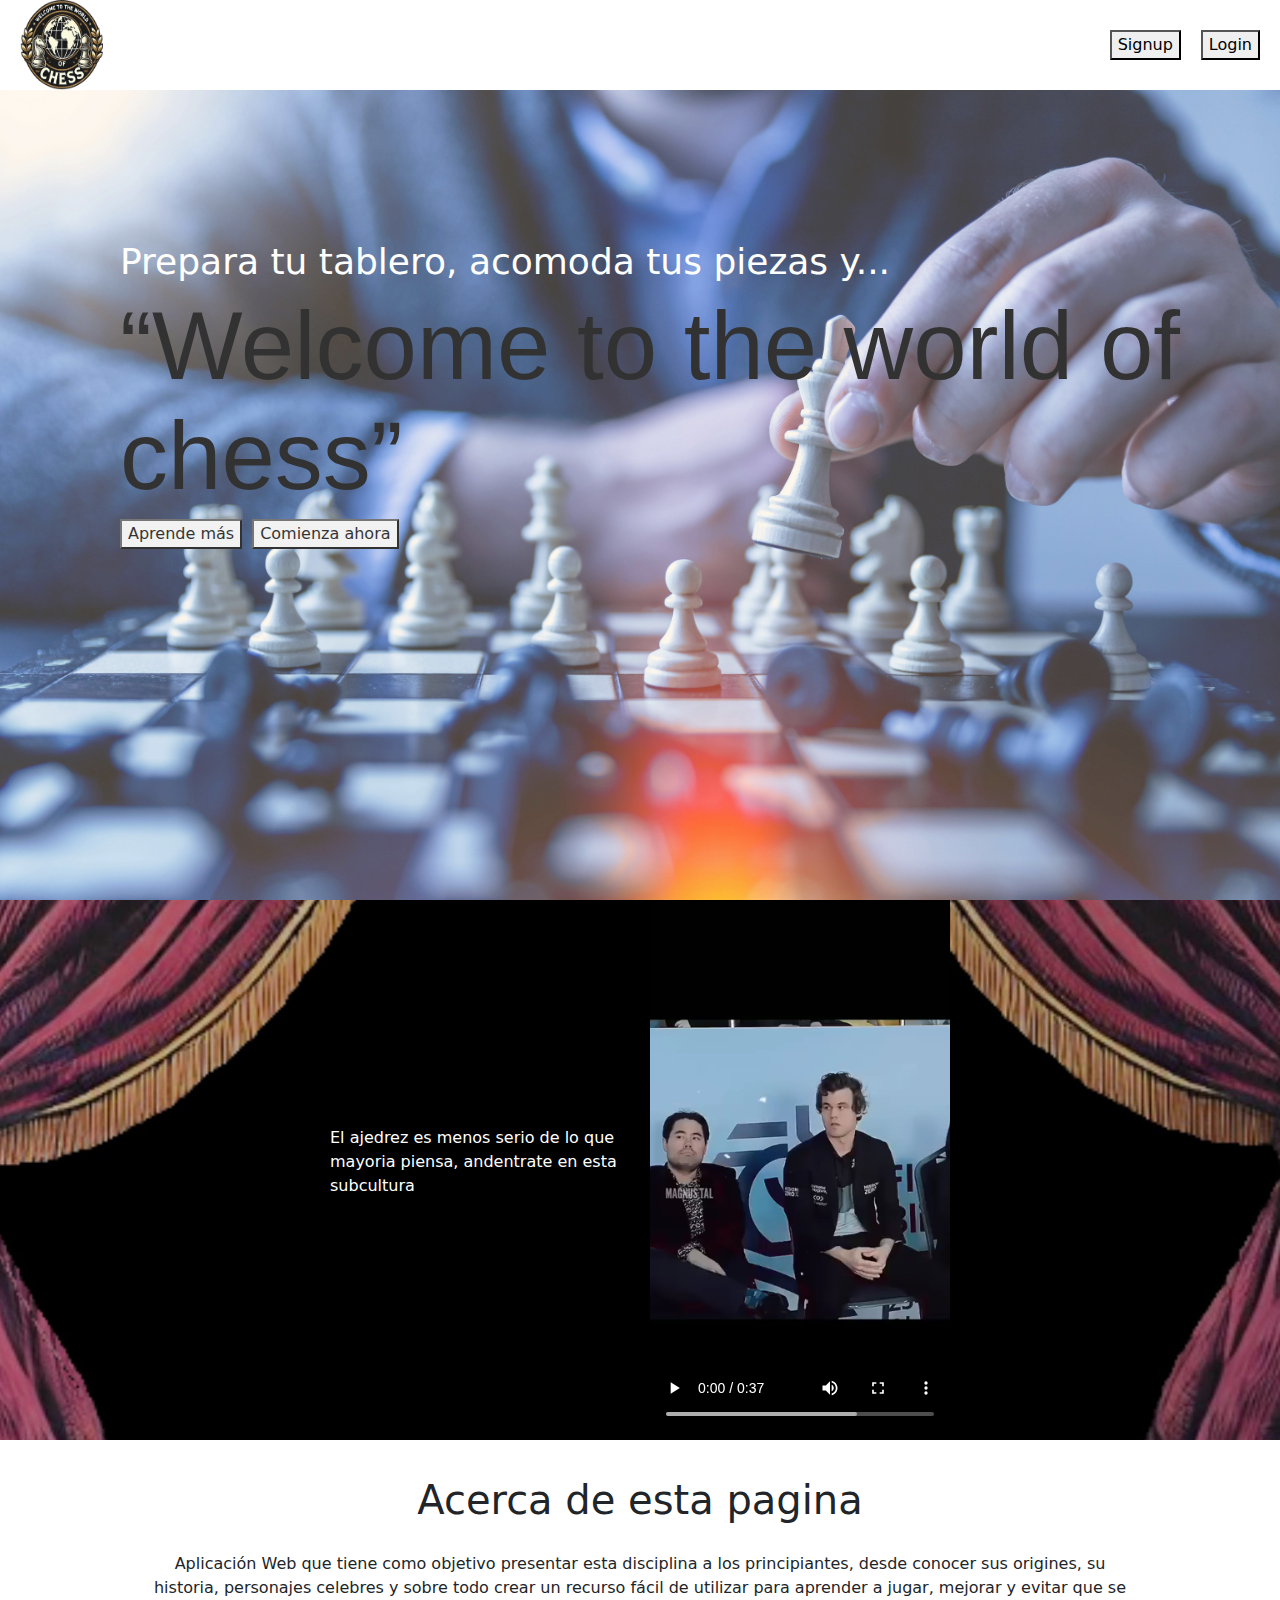
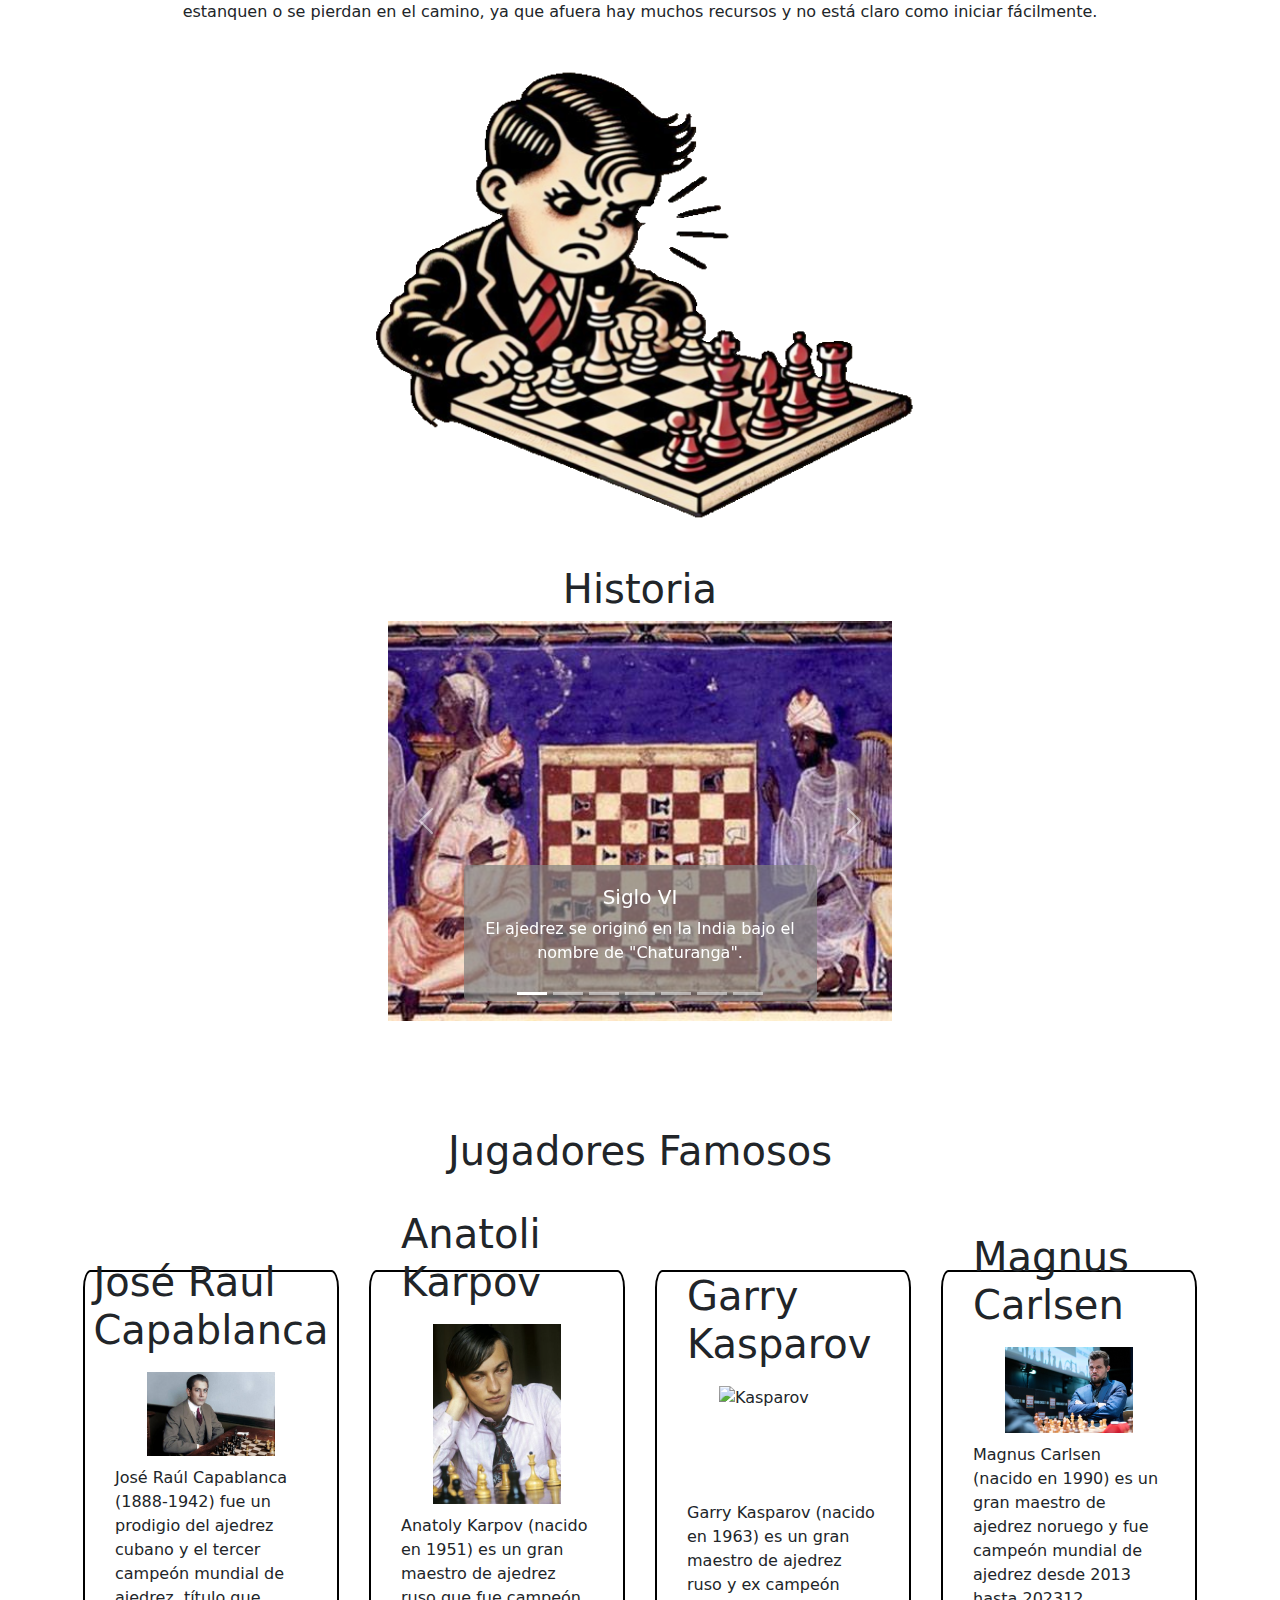
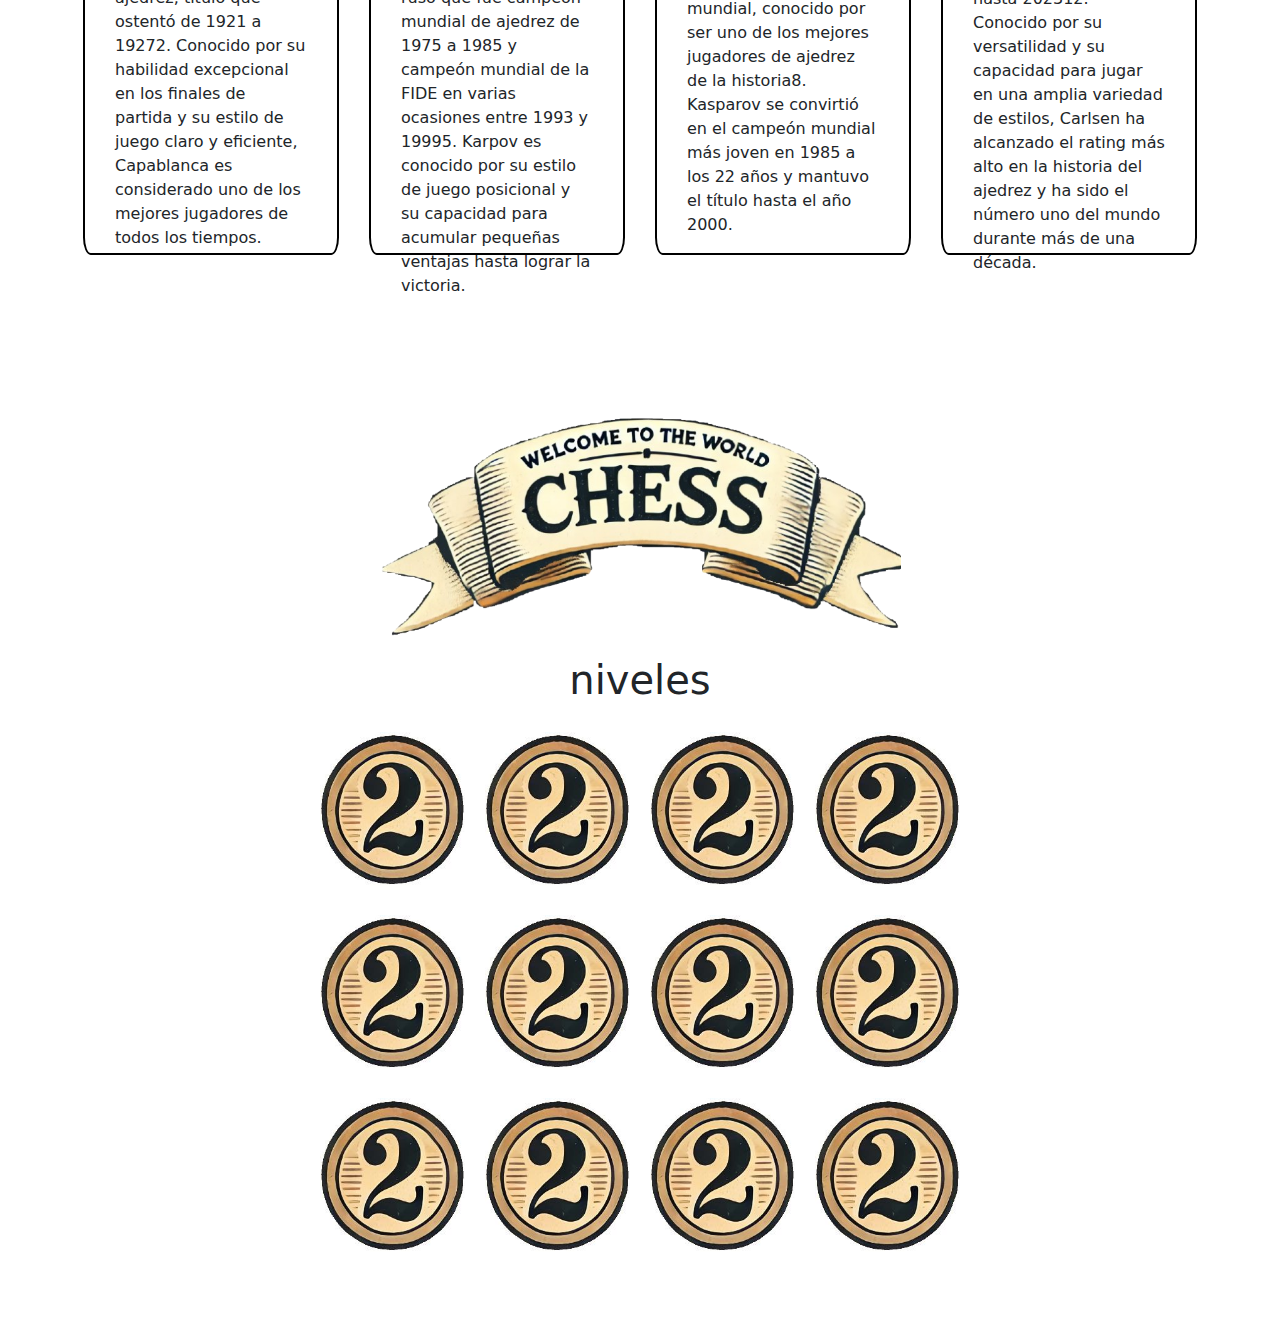
==== index.html @ 2ee0ad4a "niveles seccion" ====
<!DOCTYPE html>
<html lang="en">

<head>
   <meta charset="UTF-8">
   <meta name="viewport" content="width=device-width, initial-scale=1.0">
   <title>Welcome2theWorldOfChess</title>
   <link rel="stylesheet" href="https://unpkg.com/@chrisoakman/chessboardjs@1.0.0/dist/chessboard-1.0.0.min.css" integrity="sha384-q94+BZtLrkL1/ohfjR8c6L+A6qzNH9R2hBLwyoAfu3i/WCvQjzL2RQJ3uNHDISdU" crossorigin="anonymous">
   <script src="https://code.jquery.com/jquery-3.5.1.min.js" integrity="sha384-ZvpUoO/+PpLXR1lu4jmpXWu80pZlYUAfxl5NsBMWOEPSjUn/6Z/hRTt8+pR6L4N2" crossorigin="anonymous"></script>
   <script src="https://unpkg.com/@chrisoakman/chessboardjs@1.0.0/dist/chessboard-1.0.0.min.js" integrity="sha384-8Vi8VHwn3vjQ9eUHUxex3JSN/NFqUg3QbPyX8kWyb93+8AC/pPWTzj+nHtbC5bxD" crossorigin="anonymous"></script>
   <script src="https://cdnjs.cloudflare.com/ajax/libs/chess.js/0.10.2/chess.js" integrity="sha384-s3XgLpvmHyscVpijnseAmye819Ee3yaGa8NxstkJVyA6nuDFjt59u1QvuEl/mecz" crossorigin="anonymous"></script>
   <link rel="stylesheet" href="style.css">
   <link href="https://cdn.jsdelivr.net/npm/bootstrap@5.3.3/dist/css/bootstrap.min.css" rel="stylesheet">
   <link href="https://getbootstrap.com/docs/5.3/assets/css/docs.css" rel="stylesheet">
    
   <script src="https://cdn.jsdelivr.net/npm/bootstrap@5.3.3/dist/js/bootstrap.bundle.min.js"></script>
</head>


<body>
   <nav>
      <img src="/Images/W2twOch-icon.png" alt="logo">
      <div id="nav-buttons">
         <button>Signup</button>
         <button>Login</button>
      </div>
   </nav>
   <section id="hero">
      <div id="hero-main">
         <h3>Prepara tu tablero, acomoda tus piezas y...</h3>
         <h1>“Welcome to the world of chess”</h1>
         <div id="hero-buttons">
            <button>Aprende más</button>
            <button>Comienza ahora</button>
         </div>
      </div>

   </section>
   <section id="video">
      <p class="p">El ajedrez es menos serio de lo que mayoria piensa, andentrate en esta subcultura</p>
      <iframe src="/Welcome to the World of Chess ♟️🗿.mp4" frameborder="0"></iframe>
   </section>
   <section id="seccion">
      <h1>Acerca de esta pagina</h1>
      <p>
         Aplicación Web que tiene como objetivo presentar esta disciplina a los principiantes,
         desde conocer sus origines, su historia, personajes celebres y sobre todo crear un recurso fácil
         de utilizar para aprender a jugar, mejorar y evitar que se estanquen o se pierdan en el camino,
         ya que afuera hay muchos recursos y no está claro como iniciar fácilmente.
      </p>
      <img src="/Images/AjedrezDummies.png" alt="">
   </section>
   <section id="historia">
      <h1>Historia</h1>
      <div>
         <div id="carouselExampleCaptions" class="carousel slide pointer-event mx-auto" style="max-width: 800px;">
         <div class="carousel-indicators">
         <button type="button" data-bs-target="#carouselExampleCaptions" data-bs-slide-to="0" class="active" aria-current="true" aria-label="Slide 1"></button>
         <button type="button" data-bs-target="#carouselExampleCaptions" data-bs-slide-to="1" aria-label="Slide 2"></button>
         <button type="button" data-bs-target="#carouselExampleCaptions" data-bs-slide-to="2" aria-label="Slide 3"></button>
         <button type="button" data-bs-target="#carouselExampleCaptions" data-bs-slide-to="3" aria-label="Slide 4"></button>
         <button type="button" data-bs-target="#carouselExampleCaptions" data-bs-slide-to="4" aria-label="Slide 5"></button>
         <button type="button" data-bs-target="#carouselExampleCaptions" data-bs-slide-to="5" aria-label="Slide 6"></button>
         <button type="button" data-bs-target="#carouselExampleCaptions" data-bs-slide-to="6" aria-label="Slide 7"></button>
         </div>
         <div class="carousel-inner">
           <div class="carousel-item active">
            <img src="Images/chaturanga.jpg" class="bd-placeholder-img bd-placeholder-img-lg d-block w-100"/>
            <div class="carousel-caption d-none d-md-block">
               <h5>Siglo VI</h5>
               <p>El ajedrez se originó en la India bajo el nombre de "Chaturanga".</p>
             </div>
           </div>
           <div class="carousel-item">
             <img src="Images/Shatranj.jpg" class="bd-placeholder-img bd-placeholder-img-lg d-block w-100"/>
             <div class="carousel-caption d-none d-md-block">
               <h5>Siglo VII</h5>
               <p>Se extendió a Persia, donde se conoció como "Shatranj".</p>
             </div>
           </div>
           <div class="carousel-item">
            <img src="Images/edadMedia.jpg" class="bd-placeholder-img bd-placeholder-img-lg d-block w-100"/>
            <div class="carousel-caption d-none d-md-block">
               <h5>Edad Media</h5>
               <p>Llegó a Europa a través de los árabes y se popularizó en España e Italia.</p>
             </div>
           </div>
           <div class="carousel-item">
            <img src="Images/sigloXV.jpg" class="bd-placeholder-img bd-placeholder-img-lg d-block w-100"/>
            <div class="carousel-caption d-none d-md-block">
              <h5>Siglo XV</h5>
              <p>Las reglas modernas del ajedrez comenzaron a tomar forma en España e Italia.</p>
            </div>
          </div>
          <div class="carousel-item">
            <img src="Images/sigloXIX.jpg" class="bd-placeholder-img bd-placeholder-img-lg d-block w-100"/>
            <div class="carousel-caption d-none d-md-block">
              <h5>Siglo XIX</h5>
              <p>Se establecieron los primeros torneos internacionales.</p>
            </div>
          </div>
          <div class="carousel-item">
            <img src="Images/FIDE.jpg" class="bd-placeholder-img bd-placeholder-img-lg d-block w-100"/>
            <div class="carousel-caption d-none d-md-block">
              <h5>Siglo XX</h5>
              <p>El ajedrez se convirtió en un deporte global con la fundación de la FIDE (Federación Internacional de Ajedrez) en 1924.</p>
            </div>
          </div>
          <div class="carousel-item">
            <img src="Images/deepBlue.png" class="bd-placeholder-img bd-placeholder-img-lg d-block w-100"/>
            <div class="carousel-caption d-none d-md-block">
              <h5>1998</h5>
              <p>Deep Blue, una computadora de IBM, venció al campeón mundial Garry Kasparov.</p>
            </div>
          </div>           
         </div>
         <button class="carousel-control-prev" type="button" data-bs-target="#carouselExampleCaptions" data-bs-slide="prev">
           <span class="carousel-control-prev-icon" aria-hidden="true"></span>
           <span class="visually-hidden">Previous</span>
         </button>
         <button class="carousel-control-next" type="button" data-bs-target="#carouselExampleCaptions" data-bs-slide="next">
           <span class="carousel-control-next-icon" aria-hidden="true"></span>
           <span class="visually-hidden">Next</span>
         </button>
       </div>
      </div>
   </section>
   <section id="seccion-jugadores">
      <h1>Jugadores Famosos</h1>
      <div id="jugadores">
         <div id="card">
            <h1 class="nombre-jugador">José Raul Capablanca</h1>
            <img src="Images/joseRaulCapablanca.jpg" alt="Capablanca">
            <p class="descripcion-jugador">
               José Raúl Capablanca (1888-1942) fue un prodigio del ajedrez cubano y el tercer campeón mundial de ajedrez, 
               título que ostentó de 1921 a 19272. Conocido por su habilidad excepcional en los finales de partida y su estilo de
               juego claro y eficiente, Capablanca es considerado uno de los mejores jugadores de todos los tiempos.
            </p>
         </div>
         <div id="card">
            <h1 class="nombre-jugador">Anatoli Karpov</h1>
            <img src="Images/anatoliKarpov.jpg" alt="Karpov">
            <p>
               Anatoly Karpov (nacido en 1951) es un gran maestro de ajedrez ruso que fue campeón mundial de ajedrez de 1975 a 1985 
               y campeón mundial de la FIDE en varias ocasiones entre 1993 y 19995. Karpov es conocido por su estilo de juego posicional 
               y su capacidad para acumular pequeñas ventajas hasta lograr la victoria.
            </p>
         </div>
         <div id="card">
            <h1 class="nombre-jugador">Garry Kasparov</h1>
            <img src="Images/gariKasparov.webp" alt="Kasparov">
            <p class="descripcion-jugador">
               Garry Kasparov (nacido en 1963) es un gran maestro de ajedrez ruso y ex campeón mundial, conocido por ser uno de los mejores 
               jugadores de ajedrez de la historia8. Kasparov se convirtió en el campeón mundial más joven en 1985 a los 22 años y mantuvo 
               el título hasta el año 2000.
            </p>
         </div>
         <div id="card">
            <h1 class="nombre-jugador">Magnus Carlsen</h1>
            <img src="Images/magnusCarlsen.jpeg" alt="Capablanca">
            <p class="descripcion-jugador">
               Magnus Carlsen (nacido en 1990) es un gran maestro de ajedrez noruego y fue campeón mundial de ajedrez desde 2013 hasta 202312.
                Conocido por su versatilidad y su capacidad para jugar en una amplia variedad de estilos, Carlsen ha alcanzado el rating más alto 
                en la historia del ajedrez y ha sido el número uno del mundo durante más de una década.
            </p>
         </div>
      </div>
   </section>
   <section id="seccion-niveles">
      <header><img src="Images/W2tWoC-liston-centro.png" alt="listón"></header>
      <h1>niveles</h1>
      <div id="iconos">
         <img src="Images/icono2.jpg" alt="">
         <img src="Images/icono2.jpg" alt="">
         <img src="Images/icono2.jpg" alt="">
         <img src="Images/icono2.jpg" alt="">
         <img src="Images/icono2.jpg" alt="">
         <img src="Images/icono2.jpg" alt="">
         <img src="Images/icono2.jpg" alt="">
         <img src="Images/icono2.jpg" alt="">
         <img src="Images/icono2.jpg" alt="">
         <img src="Images/icono2.jpg" alt="">
         <img src="Images/icono2.jpg" alt="">
         <img src="Images/icono2.jpg" alt="">
      </div>

   </section>

</body>
<script src="./script.js"></script>
</html>
---- style.css ----
body {
    display: flex; 
    flex-direction: column; 
    margin: 0; 
    /* height: 100vh;
    width: 100vw; */
}

nav {
    display: flex;
    justify-content: space-between;
    height: 10vh;
    padding: 0 20px 0 20px;
}

nav img {
    height: 10vh;
    width: 6.5vw;
}

#nav-buttons {
    display: flex;
    align-items: center;
    gap: 20px;
}

#hero {
    display: flex;
    align-content: space-evenly;
    height: 90vh;
    background-image: url(/Images/hero-bg.jpg);
    background-size: cover;
    background-repeat: no-repeat;
    opacity: 80%;
}

#hero-main {
    margin-left: 120px; /* Ajusta la posición X */
    margin-top: 150px;  /* Ajusta la posición Y */
}

#hero-main h3 {
    font: 900;
    font-size: 36px;
    color: #ffffff;
}

#hero-main h1 {
    font: icon;
    font-size: 96px;
    color: #000000;
}

#hero-buttons {
    display: flex;
    gap: 10px;
}

#video {
    display: flex;
    justify-content: center;
    align-items: center;
    /* align-items: stretch; */
    height: 60vh;
    background-image: url(Images/frame2.JPG);
    background-size: cover;
    background-repeat: no-repeat;
}

#video iframe {
    height: 100%;
}

.p {
    color: #ffffff;
    width: 25vw;
    height: fit-content;
}

#seccion {
    display: flex;
    flex-direction: column;
    align-items: center;
    justify-content: center;
    padding: 50px 20px 0 20px;
    row-gap: 20px;
    height: 75vh;
}

#seccion p {
    width: 80%;
    text-align: center;
}

#seccion img {
    width: 45%;
    height: 75%;
}

#historia {
    display: flex;
    flex-direction: column;
    align-items: center;
    padding-top: 50px;
}

.carousel-inner img {
    width: 100%;  /* Ensures the image spans the full width of its container */
    height: 400px;  /* Set a fixed height */
    object-fit: cover;  /* Ensures the image covers the container while maintaining its aspect ratio */
}

.carousel-caption {
    background-color: rgba(128, 128, 128, 0.7); /* Gris semitransparente */
    padding: 10px; /* Espaciado interno para mejor visibilidad */
    border-radius: 5px; /* Opcional: esquinas redondeadas */
}

#seccion-jugadores {
    display: flex;
    flex-direction: column;
    align-items: center;
    justify-content: center;
    justify-content: space-evenly;
    margin: 20px 20px 20px 20px;
    height: 100vh;
}

#jugadores {
    display: flex;
    flex-direction: row;
    flex-wrap: wrap;
    justify-content: center;
    align-items: center;
    gap: 30px;
}

#card {
    display: flex;
    justify-content: center;
    flex-direction: column;
    align-items: center;
    height: 65vh;
    width: 20vw;
    border: 2px solid black;
    border-radius: 3%;
    padding-left: 30px;
    padding-right: 30px;
    row-gap: 10px;
}

#jugadores img {
    height: 20vh;
    width: 10vw;
}

#seccion-niveles {
    display: flex;
    flex-direction: column;
    align-items: center;
    justify-content: center;
    padding: 50px 20px 0 20px;
    row-gap: 20px;
    height: 100vh;
    margin-bottom: 60px;
}

header {
    display: flex;
    justify-content: center;
    height: 25vh;
}

header img {
    object-fit: contain;
}

#iconos {
    display: flex;
    flex-wrap: wrap;
    justify-content: center;
    height: 75vh;
    width: 50vw;
    row-gap: 20px;
    column-gap: 20px;
}

#iconos img {
    height: 154px;
    width: 145px;
}
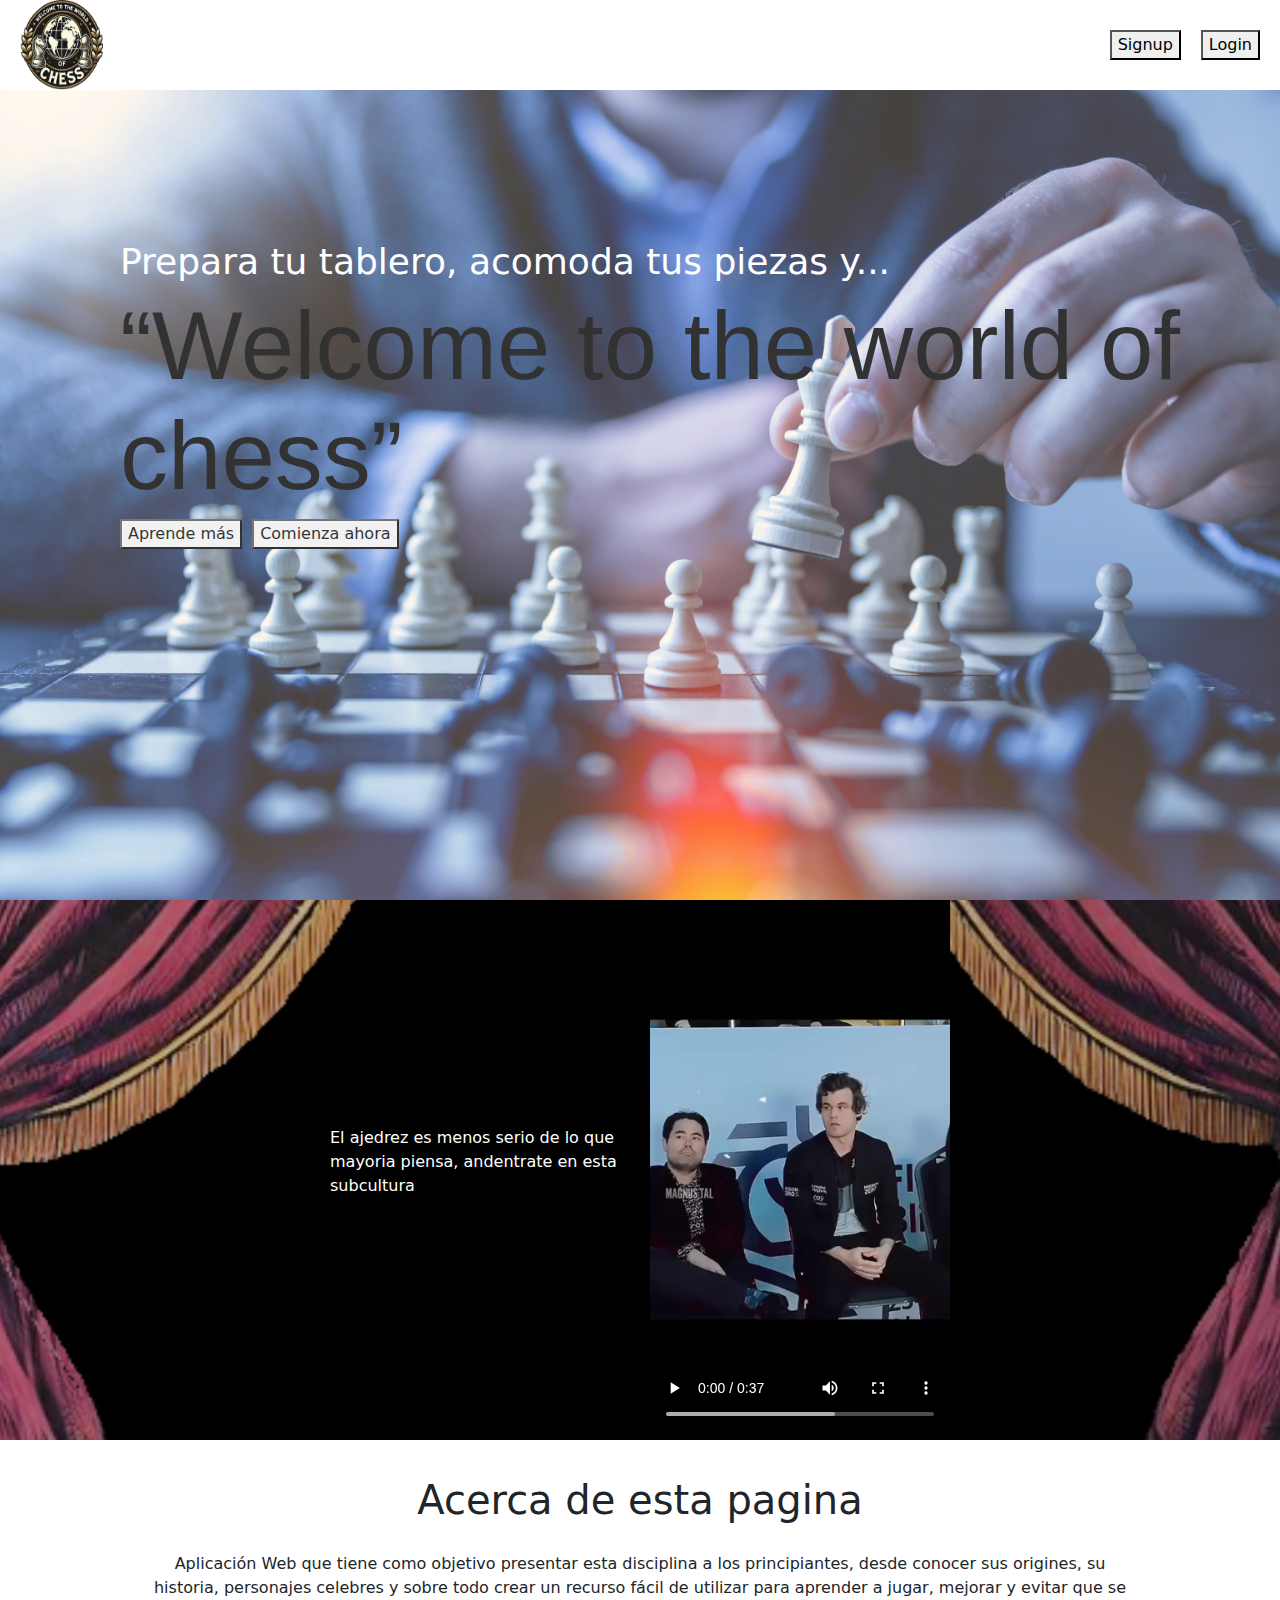
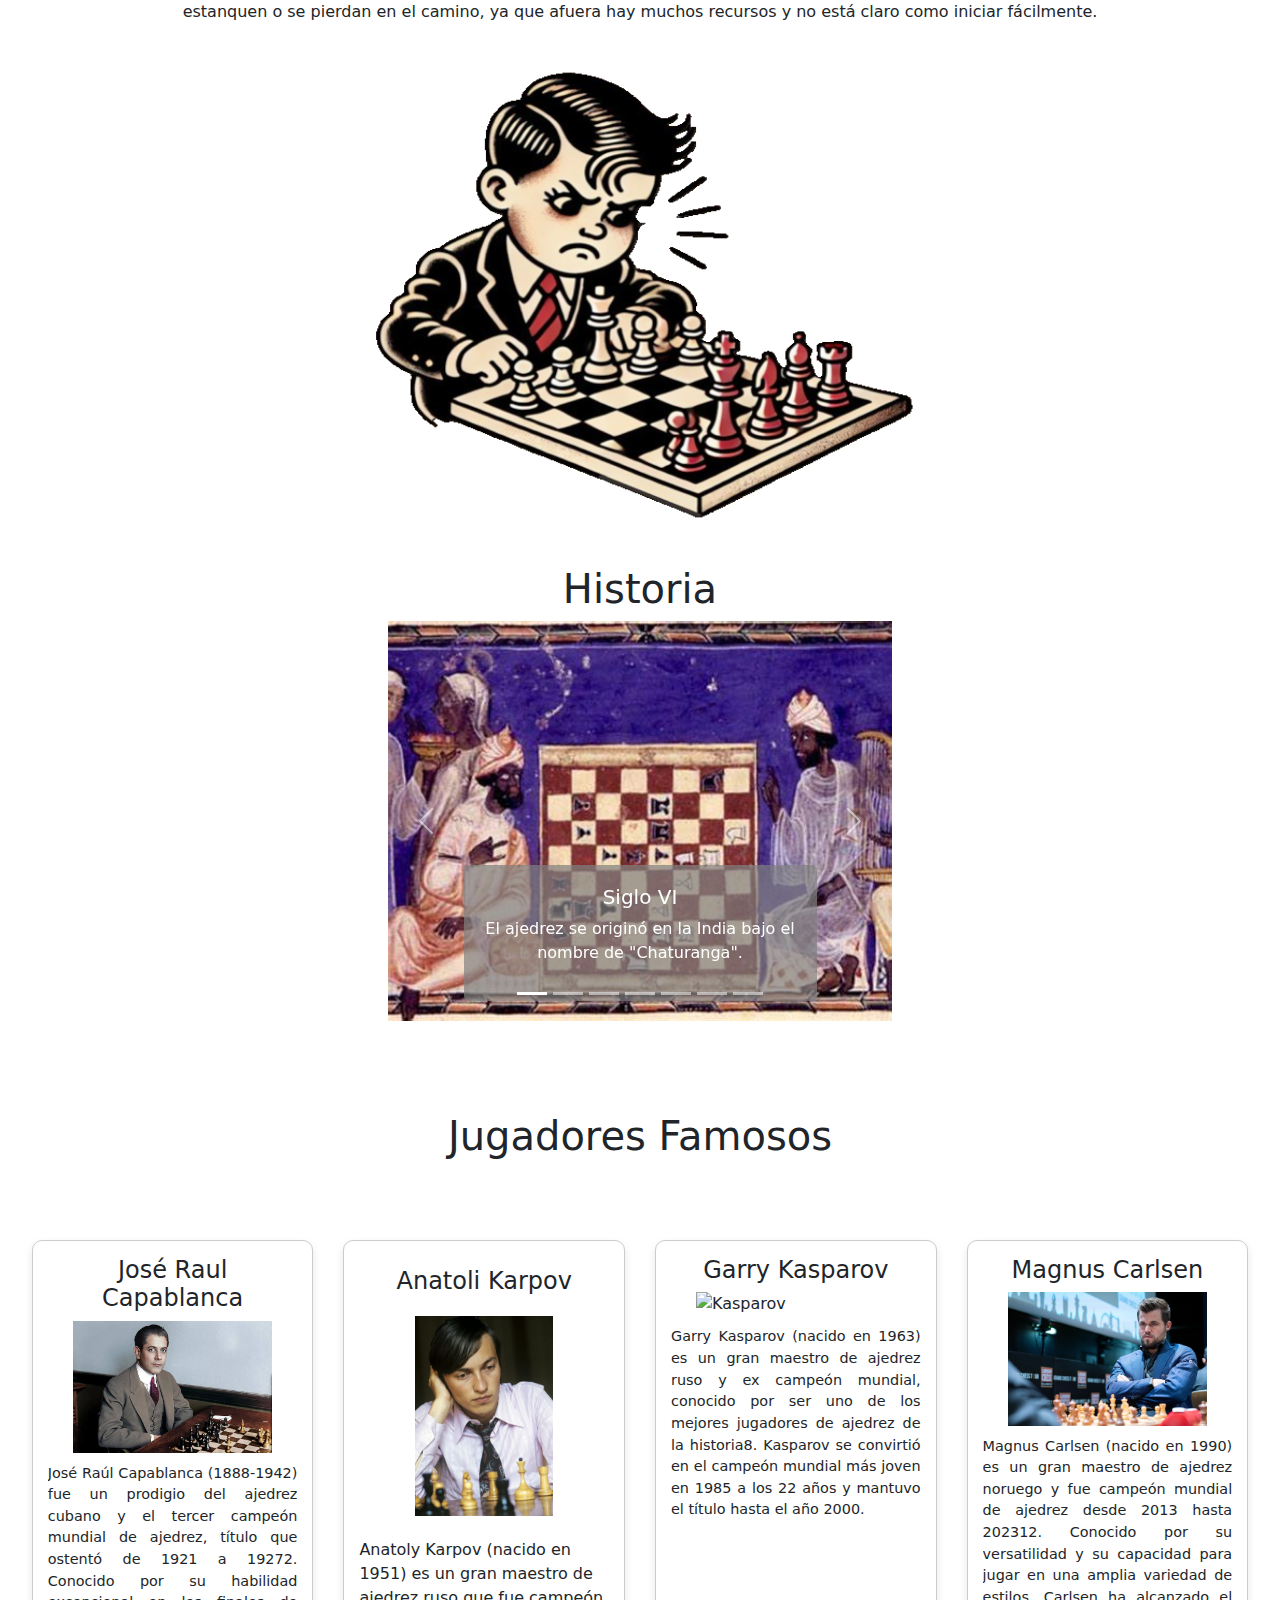
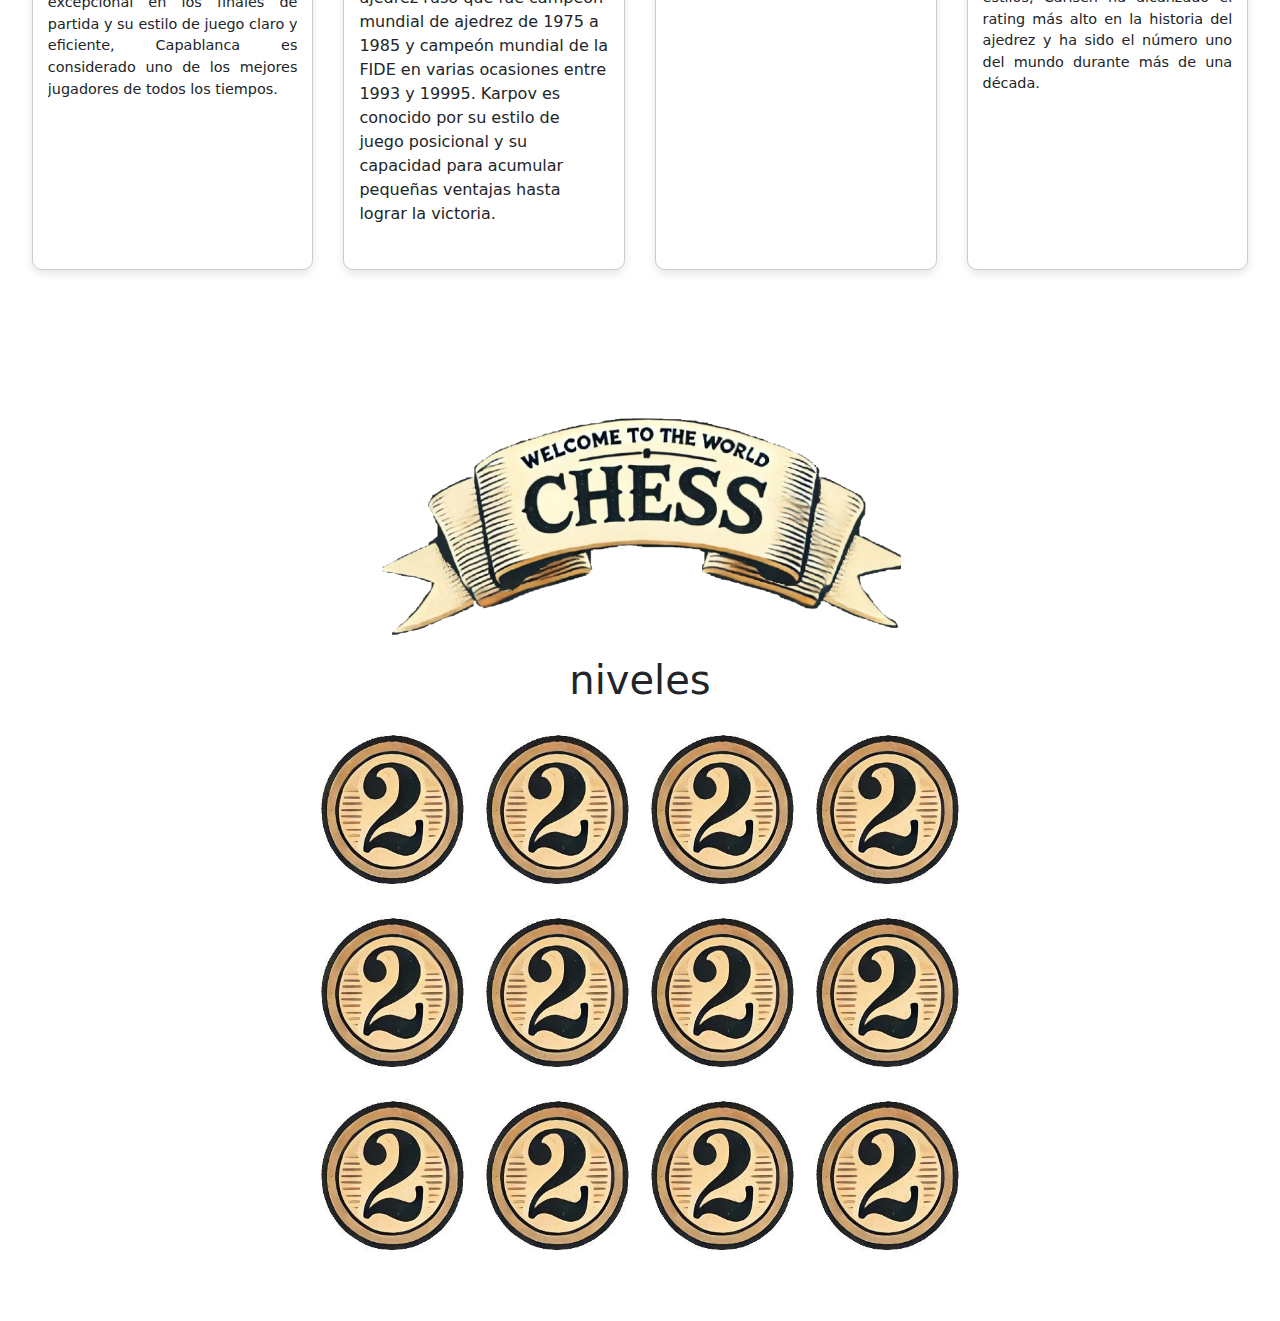
==== commit 08e7f33a: "fixed: judares cards" ====
--- a/index.html
+++ b/index.html
@@ -37,7 +37,7 @@
 
    </section>
    <section id="video">
-      <p class="p">El ajedrez es menos serio de lo que mayoria piensa, andentrate en esta subcultura</p>
+      <p class="parrafo-video">El ajedrez es menos serio de lo que mayoria piensa, andentrate en esta subcultura</p>
       <iframe src="/Welcome to the World of Chess ♟️🗿.mp4" frameborder="0"></iframe>
    </section>
    <section id="seccion">
--- a/style.css
+++ b/style.css
@@ -71,7 +71,7 @@
     height: 100%;
 }
 
-.p {
+.parrafo-video {
     color: #ffffff;
     width: 25vw;
     height: fit-content;
@@ -137,21 +137,49 @@
 
 #card {
     display: flex;
-    justify-content: center;
-    flex-direction: column;
-    align-items: center;
-    height: 65vh;
-    width: 20vw;
-    border: 2px solid black;
-    border-radius: 3%;
-    padding-left: 30px;
-    padding-right: 30px;
-    row-gap: 10px;
-}
-
-#jugadores img {
-    height: 20vh;
-    width: 10vw;
+    flex-direction: column;
+    justify-content: space-evenly; /* Distribuye uniformemente imagen y texto */
+    align-items: center;
+    height: 70vh;
+    width: 22vw;
+    border: 1px solid #ccc;
+    border-radius: 10px;
+    padding: 15px;
+    box-shadow: 0 4px 8px rgba(0, 0, 0, 0.1);
+    background-color: #fff;
+}
+
+#card img {
+    height: auto;
+    width: 80%;
+    max-height: 200px; /* Altura máxima para las imágenes */
+    object-fit: contain; /* Ajusta la imagen sin recortarla */
+    margin-bottom: 10px; /* Espaciado entre la imagen y la descripción */
+}
+
+.descripcion-jugador {
+    font-size: 0.9rem;
+    text-align: justify;
+    line-height: 1.5;
+    overflow: hidden;
+    text-overflow: ellipsis;
+    height: 100%; /* Asegura que use todo el espacio disponible */
+}
+
+.nombre-jugador {
+    margin-top: 0;
+    text-align: center;
+    font-size: 1.5rem;
+}
+
+ 
+.descripcion-jugador {
+    font-size: 0.9rem; /* Texto más pequeño */
+    text-align: justify; /* Justifica el texto para una mejor legibilidad */
+    line-height: 1.5; /* Espaciado entre líneas */
+    overflow: hidden; /* Oculta el desbordamiento */
+    text-overflow: ellipsis; /* Agrega puntos suspensivos al desbordar */
+    /* Limita la altura máxima de la descripción */
 }
 
 #seccion-niveles {
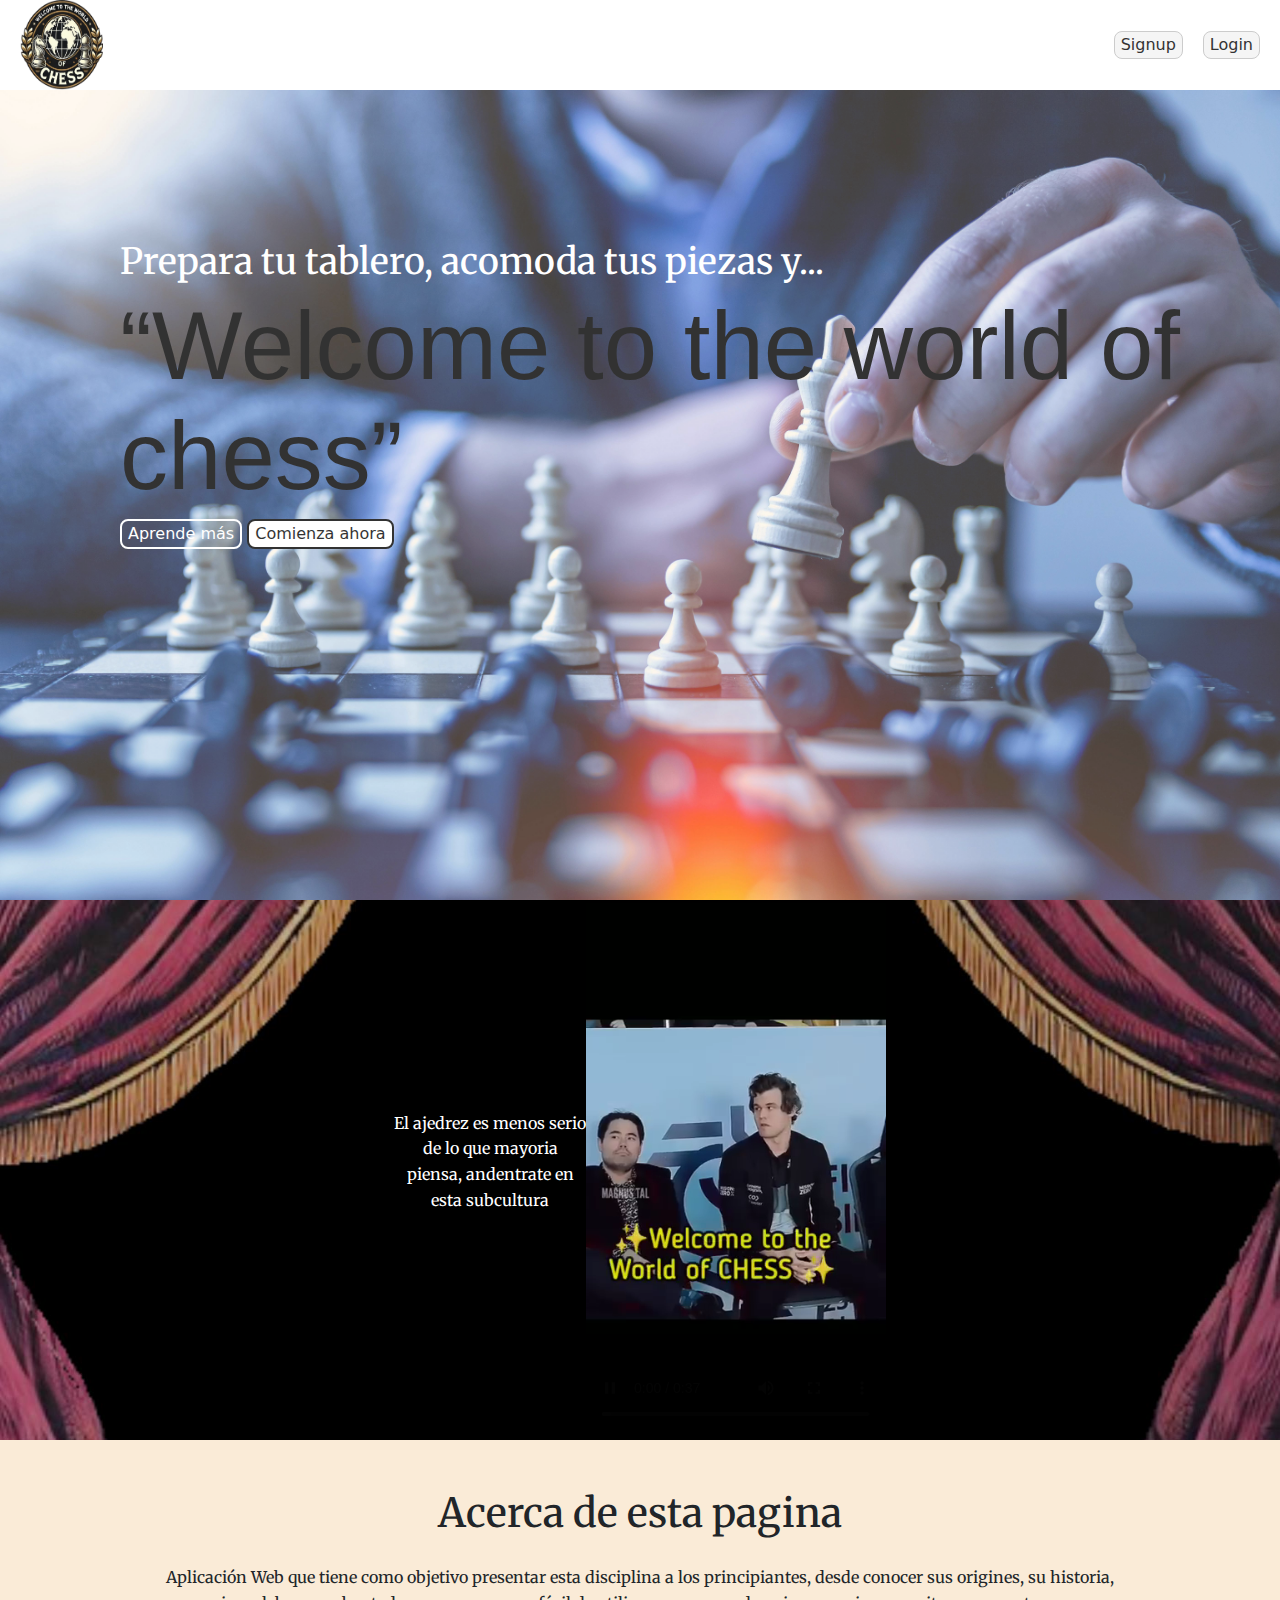
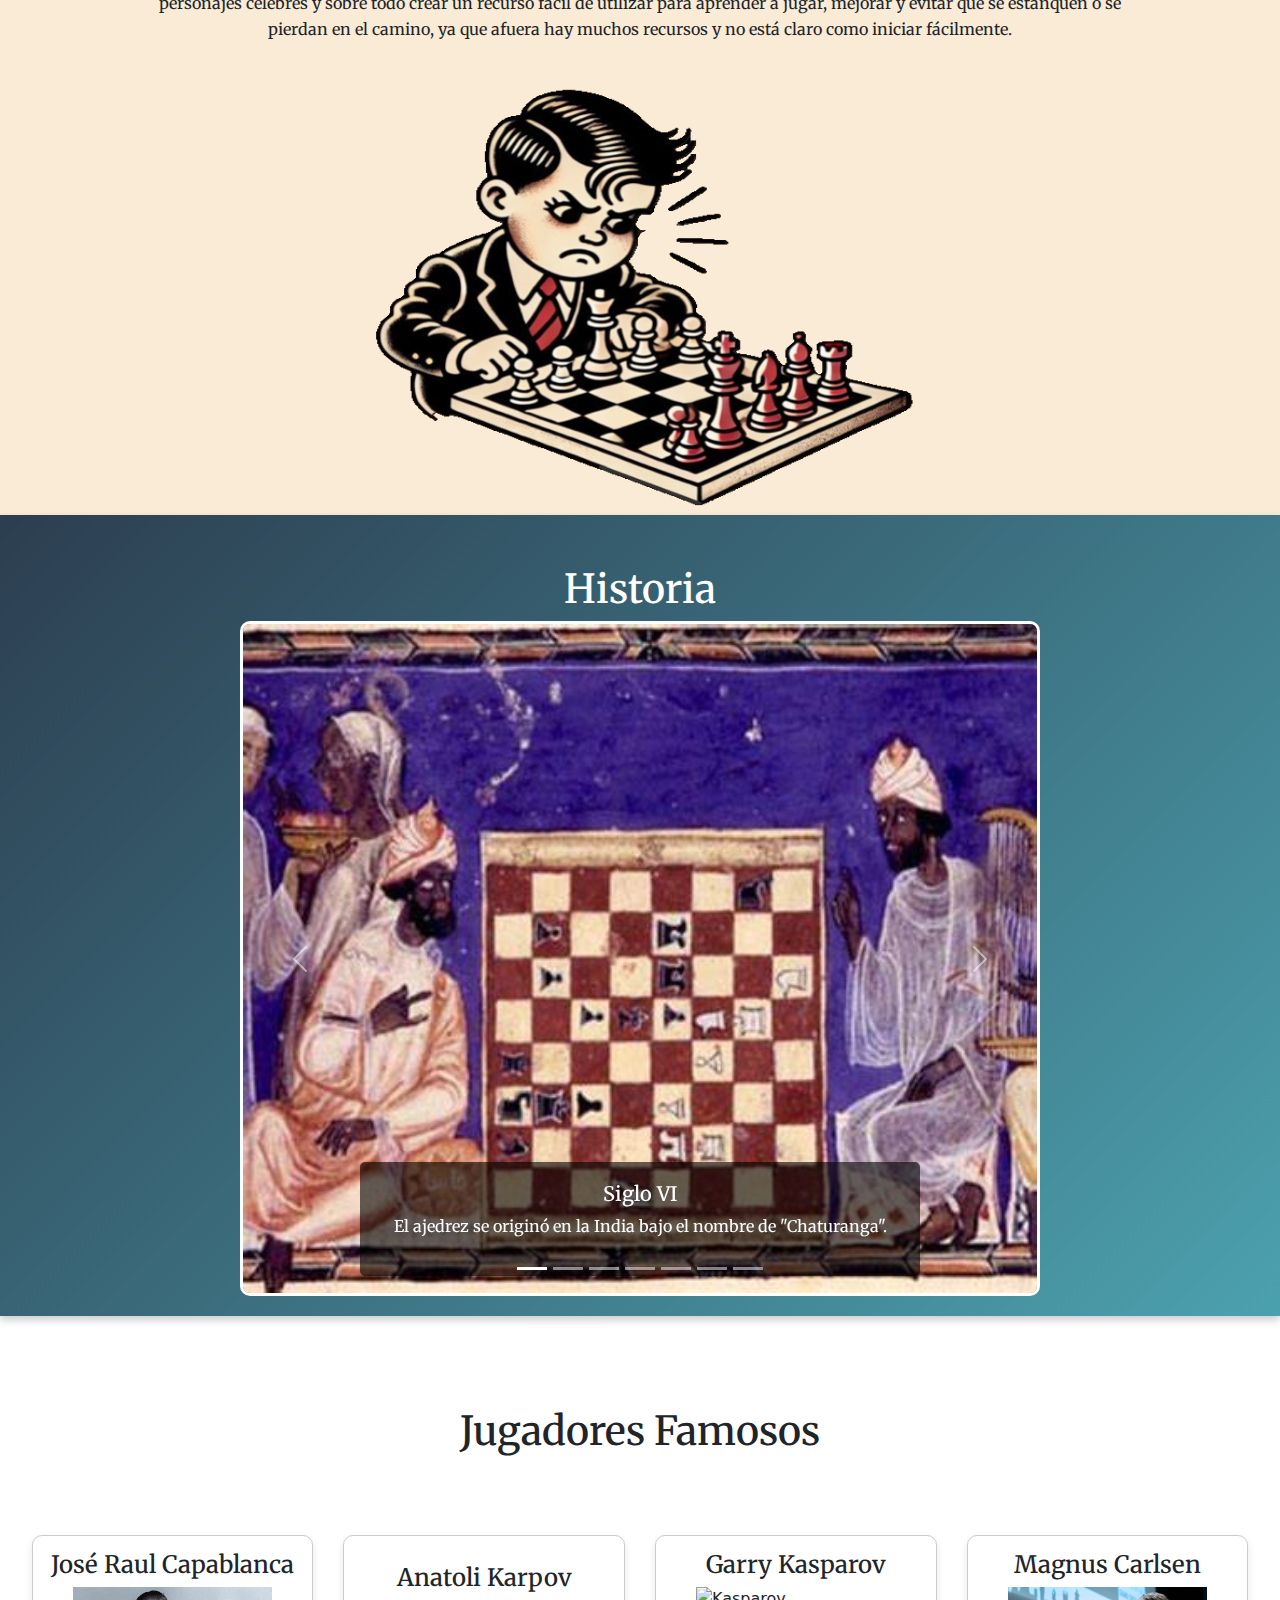
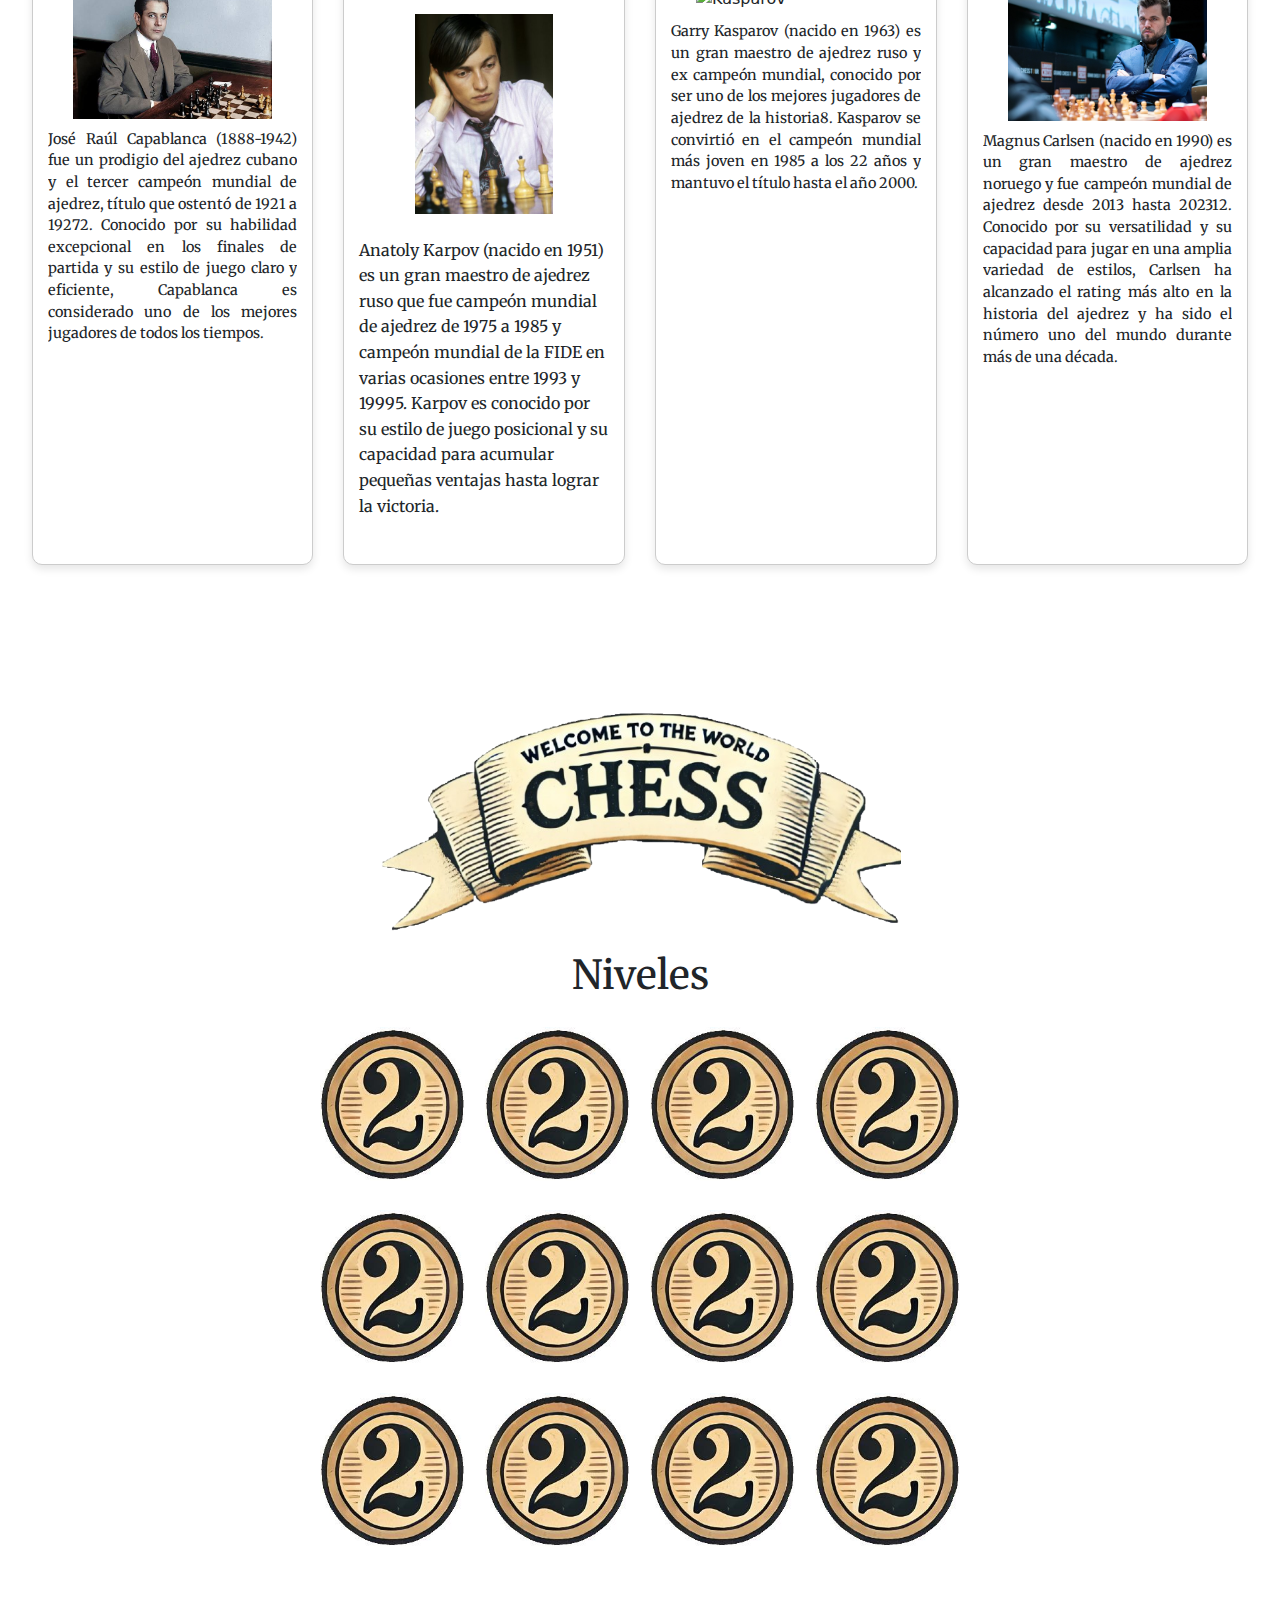
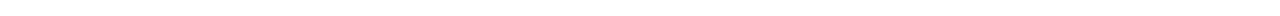
==== commit 445fee27: "added: form.html file" ====
--- a/index.html
+++ b/index.html
@@ -9,10 +9,10 @@
    <script src="https://code.jquery.com/jquery-3.5.1.min.js" integrity="sha384-ZvpUoO/+PpLXR1lu4jmpXWu80pZlYUAfxl5NsBMWOEPSjUn/6Z/hRTt8+pR6L4N2" crossorigin="anonymous"></script>
    <script src="https://unpkg.com/@chrisoakman/chessboardjs@1.0.0/dist/chessboard-1.0.0.min.js" integrity="sha384-8Vi8VHwn3vjQ9eUHUxex3JSN/NFqUg3QbPyX8kWyb93+8AC/pPWTzj+nHtbC5bxD" crossorigin="anonymous"></script>
    <script src="https://cdnjs.cloudflare.com/ajax/libs/chess.js/0.10.2/chess.js" integrity="sha384-s3XgLpvmHyscVpijnseAmye819Ee3yaGa8NxstkJVyA6nuDFjt59u1QvuEl/mecz" crossorigin="anonymous"></script>
+   <link href="https://fonts.googleapis.com/css2?family=Merriweather:wght@400;700&display=swap" rel="stylesheet">
    <link rel="stylesheet" href="style.css">
    <link href="https://cdn.jsdelivr.net/npm/bootstrap@5.3.3/dist/css/bootstrap.min.css" rel="stylesheet">
    <link href="https://getbootstrap.com/docs/5.3/assets/css/docs.css" rel="stylesheet">
-    
    <script src="https://cdn.jsdelivr.net/npm/bootstrap@5.3.3/dist/js/bootstrap.bundle.min.js"></script>
 </head>
 
@@ -21,8 +21,16 @@
    <nav>
       <img src="/Images/W2twOch-icon.png" alt="logo">
       <div id="nav-buttons">
-         <button>Signup</button>
-         <button>Login</button>
+         <button id="botonSignup">Signup</button>
+            <script> document.getElementById("botonSignup").onclick = function () { 
+               location.href = "form.html"; 
+            }; 
+            </script>
+         <button id="botonLogin">Login</button>
+         <script> document.getElementById("botonLogin").onclick = function () { 
+            location.href = "form.html"; 
+         }; 
+         </script>
       </div>
    </nav>
    <section id="hero">
@@ -30,8 +38,8 @@
          <h3>Prepara tu tablero, acomoda tus piezas y...</h3>
          <h1>“Welcome to the world of chess”</h1>
          <div id="hero-buttons">
-            <button>Aprende más</button>
-            <button>Comienza ahora</button>
+            <button id="aprende">Aprende más</button>
+            <button id="Comienza">Comienza ahora</button>
          </div>
       </div>
 
@@ -168,7 +176,7 @@
    </section>
    <section id="seccion-niveles">
       <header><img src="Images/W2tWoC-liston-centro.png" alt="listón"></header>
-      <h1>niveles</h1>
+      <h1>Niveles</h1>
       <div id="iconos">
          <img src="Images/icono2.jpg" alt="">
          <img src="Images/icono2.jpg" alt="">
--- a/style.css
+++ b/style.css
@@ -2,8 +2,27 @@
     display: flex; 
     flex-direction: column; 
     margin: 0; 
+    font-family: 'Merriweather', serif; /* Fuente aplicada al cuerpo */
     /* height: 100vh;
     width: 100vw; */
+}
+
+h1, h2, h3, h4, h5, h6, p {
+    font-family: 'Merriweather', serif; /* Mismo estilo para todos los headings y párrafos */
+}
+
+/* Opcional: personalizar los tamaños para headings */
+h1 {
+    font-size: 2.5rem;
+}
+
+h2 {
+    font-size: 2rem;
+}
+
+p {
+    font-size: 1rem;
+    line-height: 1.6; /* Mejor legibilidad */
 }
 
 nav {
@@ -51,9 +70,56 @@
     color: #000000;
 }
 
-#hero-buttons {
-    display: flex;
-    gap: 10px;
+/* Botones del navbar */
+#nav-buttons button {
+    display: flex;
+    border: 1px solid #ccc; 
+    background-color: #f5f5f5; 
+    color: #333; 
+    border-radius: 8px;
+}
+
+/* Estilos específicos para el botón "Aprende más" */
+#hero-buttons #aprende {
+    background-color: transparent;
+    color: white;
+    border: 2px solid white;
+    border-radius: 8px;
+}
+
+#hero-buttons #aprende:hover {
+    text-decoration: underline;
+}
+
+/* Estilos específicos para el botón "Comienza ahora" */
+#hero-buttons #Comienza {
+    background-color: white;
+    color: black;
+    border: 2px solid black;
+    border-radius: 8px;
+    column-gap: 20px;
+}
+
+#hero-buttons #Comienza:hover {
+    text-decoration: underline;
+}
+
+
+.form-body {
+    display: flex;
+    justify-content: center;
+    align-items: center;
+    background-color: #1b1b32;
+    color: #f5f6f7;
+}
+
+.form-main {
+    display: flex;
+    flex-direction: column;
+    flex-wrap: wrap;
+    width: 40vw;
+    height: 100vh;
+    row-gap: 20px;
 }
 
 #video {
@@ -73,8 +139,9 @@
 
 .parrafo-video {
     color: #ffffff;
-    width: 25vw;
+    width: 15vw;
     height: fit-content;
+    text-align: center;
 }
 
 #seccion {
@@ -85,6 +152,7 @@
     padding: 50px 20px 0 20px;
     row-gap: 20px;
     height: 75vh;
+    background-color: antiquewhite;
 }
 
 #seccion p {
@@ -94,7 +162,7 @@
 
 #seccion img {
     width: 45%;
-    height: 75%;
+    height: 70%;
 }
 
 #historia {
@@ -102,19 +170,27 @@
     flex-direction: column;
     align-items: center;
     padding-top: 50px;
+    min-height: 75vh;
+    background: linear-gradient(135deg, #2c3e50, #4ca1af); /* Degradado azul oscuro a claro */
+    color: white; /* Texto blanco para buen contraste */
+    padding: 20px;
+    padding-top: 50px;
+    box-shadow: 0 4px 8px rgba(0, 0, 0, 0.2); /* Sombra para añadir profundidad */
+}
+
+.carousel-caption {
+    background-color: rgba(0, 0, 0, 0.6); /* Fondo oscuro semitransparente */
+    color: #ffffff; /* Texto blanco */
+    padding: 10px; /* Espaciado interno */
+    border-radius: 5px; /* Bordes redondeados */
 }
 
 .carousel-inner img {
-    width: 100%;  /* Ensures the image spans the full width of its container */
-    height: 400px;  /* Set a fixed height */
-    object-fit: cover;  /* Ensures the image covers the container while maintaining its aspect ratio */
-}
-
-.carousel-caption {
-    background-color: rgba(128, 128, 128, 0.7); /* Gris semitransparente */
-    padding: 10px; /* Espaciado interno para mejor visibilidad */
-    border-radius: 5px; /* Opcional: esquinas redondeadas */
-}
+    border: 3px solid #ffffff; /* Añade un marco blanco alrededor de las imágenes */
+    border-radius: 10px; /* Esquinas redondeadas */
+    min-height: 75vh;
+}
+
 
 #seccion-jugadores {
     display: flex;
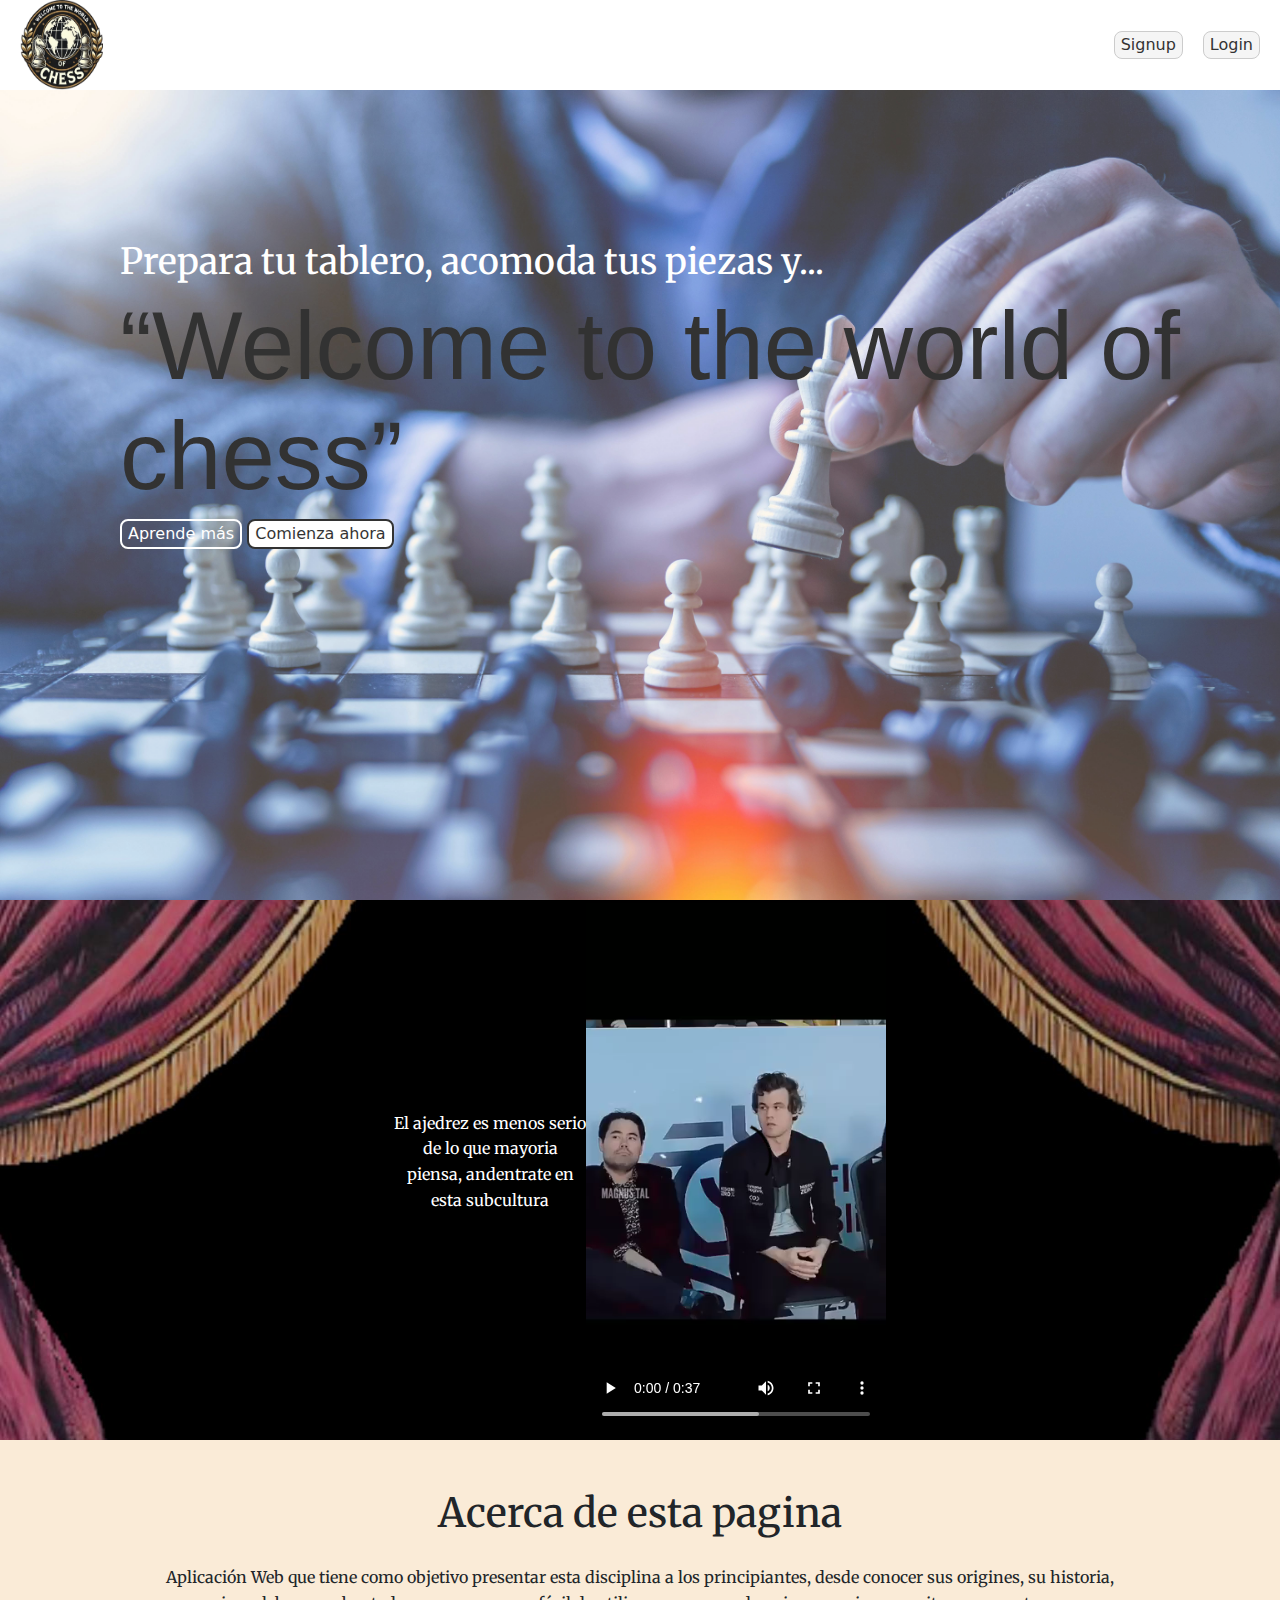
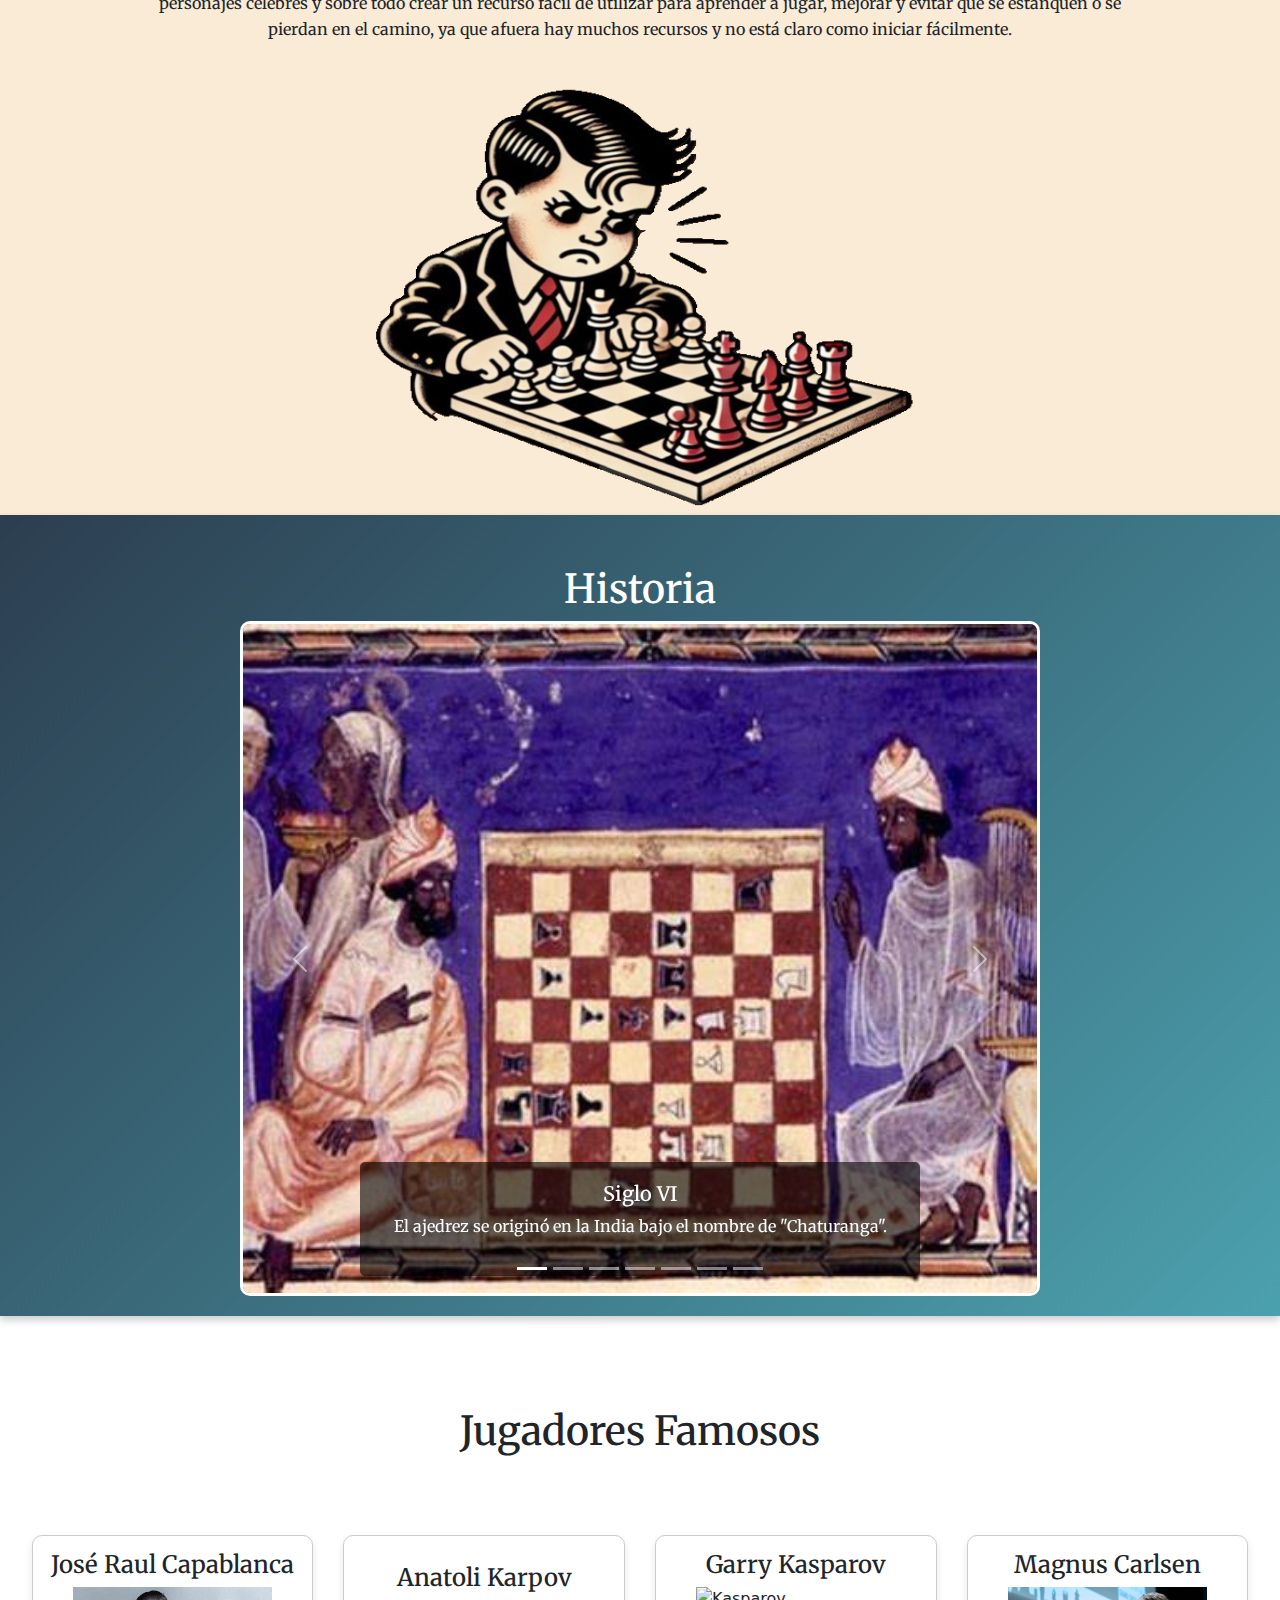
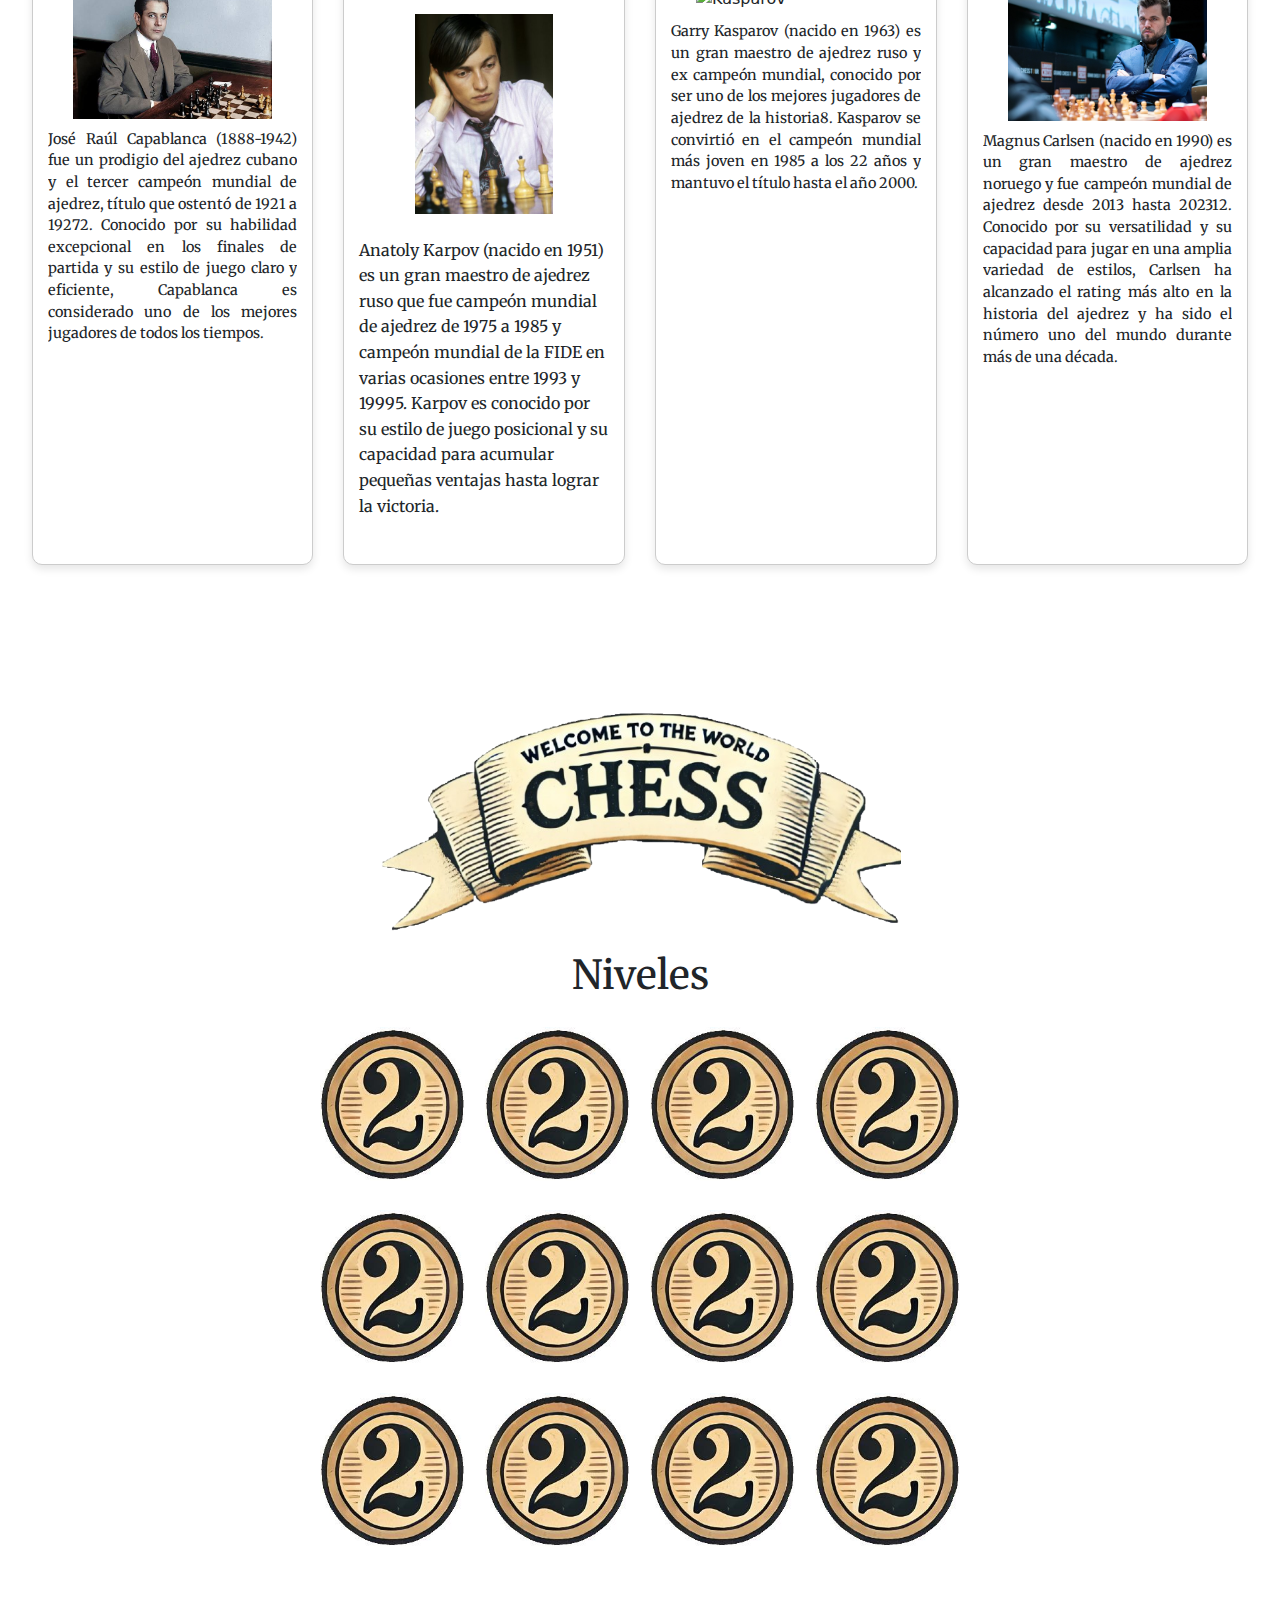
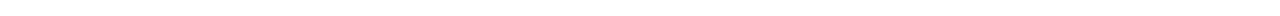
==== commit 878e9ff6: "added: tablero.html" ====
--- a/index.html
+++ b/index.html
@@ -5,11 +5,12 @@
    <meta charset="UTF-8">
    <meta name="viewport" content="width=device-width, initial-scale=1.0">
    <title>Welcome2theWorldOfChess</title>
-   <link rel="stylesheet" href="https://unpkg.com/@chrisoakman/chessboardjs@1.0.0/dist/chessboard-1.0.0.min.css" integrity="sha384-q94+BZtLrkL1/ohfjR8c6L+A6qzNH9R2hBLwyoAfu3i/WCvQjzL2RQJ3uNHDISdU" crossorigin="anonymous">
+   <!-- <link rel="stylesheet" href="https://unpkg.com/@chrisoakman/chessboardjs@1.0.0/dist/chessboard-1.0.0.min.css" integrity="sha384-q94+BZtLrkL1/ohfjR8c6L+A6qzNH9R2hBLwyoAfu3i/WCvQjzL2RQJ3uNHDISdU" crossorigin="anonymous">
    <script src="https://code.jquery.com/jquery-3.5.1.min.js" integrity="sha384-ZvpUoO/+PpLXR1lu4jmpXWu80pZlYUAfxl5NsBMWOEPSjUn/6Z/hRTt8+pR6L4N2" crossorigin="anonymous"></script>
    <script src="https://unpkg.com/@chrisoakman/chessboardjs@1.0.0/dist/chessboard-1.0.0.min.js" integrity="sha384-8Vi8VHwn3vjQ9eUHUxex3JSN/NFqUg3QbPyX8kWyb93+8AC/pPWTzj+nHtbC5bxD" crossorigin="anonymous"></script>
    <script src="https://cdnjs.cloudflare.com/ajax/libs/chess.js/0.10.2/chess.js" integrity="sha384-s3XgLpvmHyscVpijnseAmye819Ee3yaGa8NxstkJVyA6nuDFjt59u1QvuEl/mecz" crossorigin="anonymous"></script>
-   <link href="https://fonts.googleapis.com/css2?family=Merriweather:wght@400;700&display=swap" rel="stylesheet">
+    -->
+    <link href="https://fonts.googleapis.com/css2?family=Merriweather:wght@400;700&display=swap" rel="stylesheet">
    <link rel="stylesheet" href="style.css">
    <link href="https://cdn.jsdelivr.net/npm/bootstrap@5.3.3/dist/css/bootstrap.min.css" rel="stylesheet">
    <link href="https://getbootstrap.com/docs/5.3/assets/css/docs.css" rel="stylesheet">
@@ -191,9 +192,7 @@
          <img src="Images/icono2.jpg" alt="">
          <img src="Images/icono2.jpg" alt="">
       </div>
-
    </section>
-
 </body>
-<script src="./script.js"></script>
+<!-- <script src="./script.js"></script> -->
 </html>--- a/style.css
+++ b/style.css
@@ -292,4 +292,29 @@
 #iconos img {
     height: 154px;
     width: 145px;
+}
+
+#tablero-container {
+    display: flex;
+    flex-direction: column;
+    align-items: center;
+    justify-content: center;
+
+}
+
+#tablero-container img {
+    height: 25vh;
+}
+
+#tablero {
+    padding-top: 100px;
+}
+
+#tablero-body {
+    display: flex;
+    align-content: space-evenly;
+    height: 90vh;
+    background-image: url(Images/tablero-bg.webp);
+    background-size: cover;
+    opacity: 80%;
 }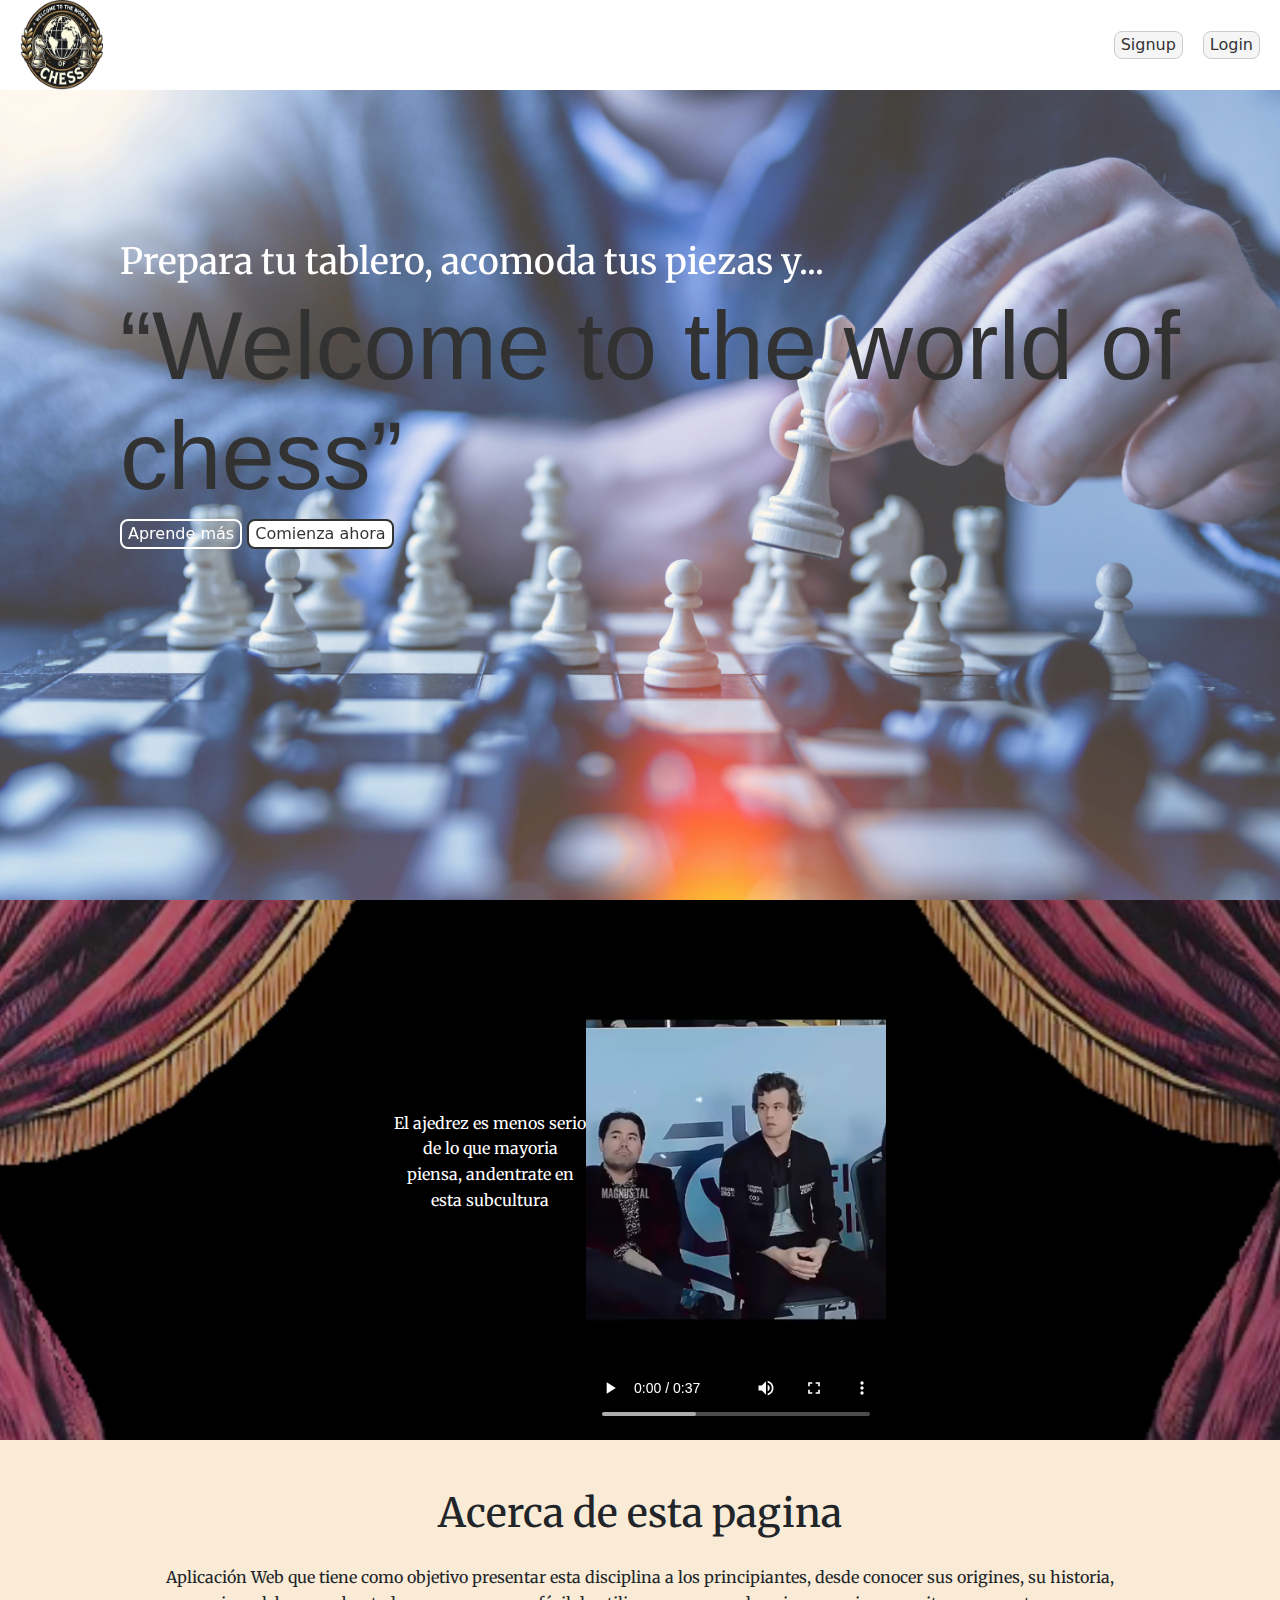
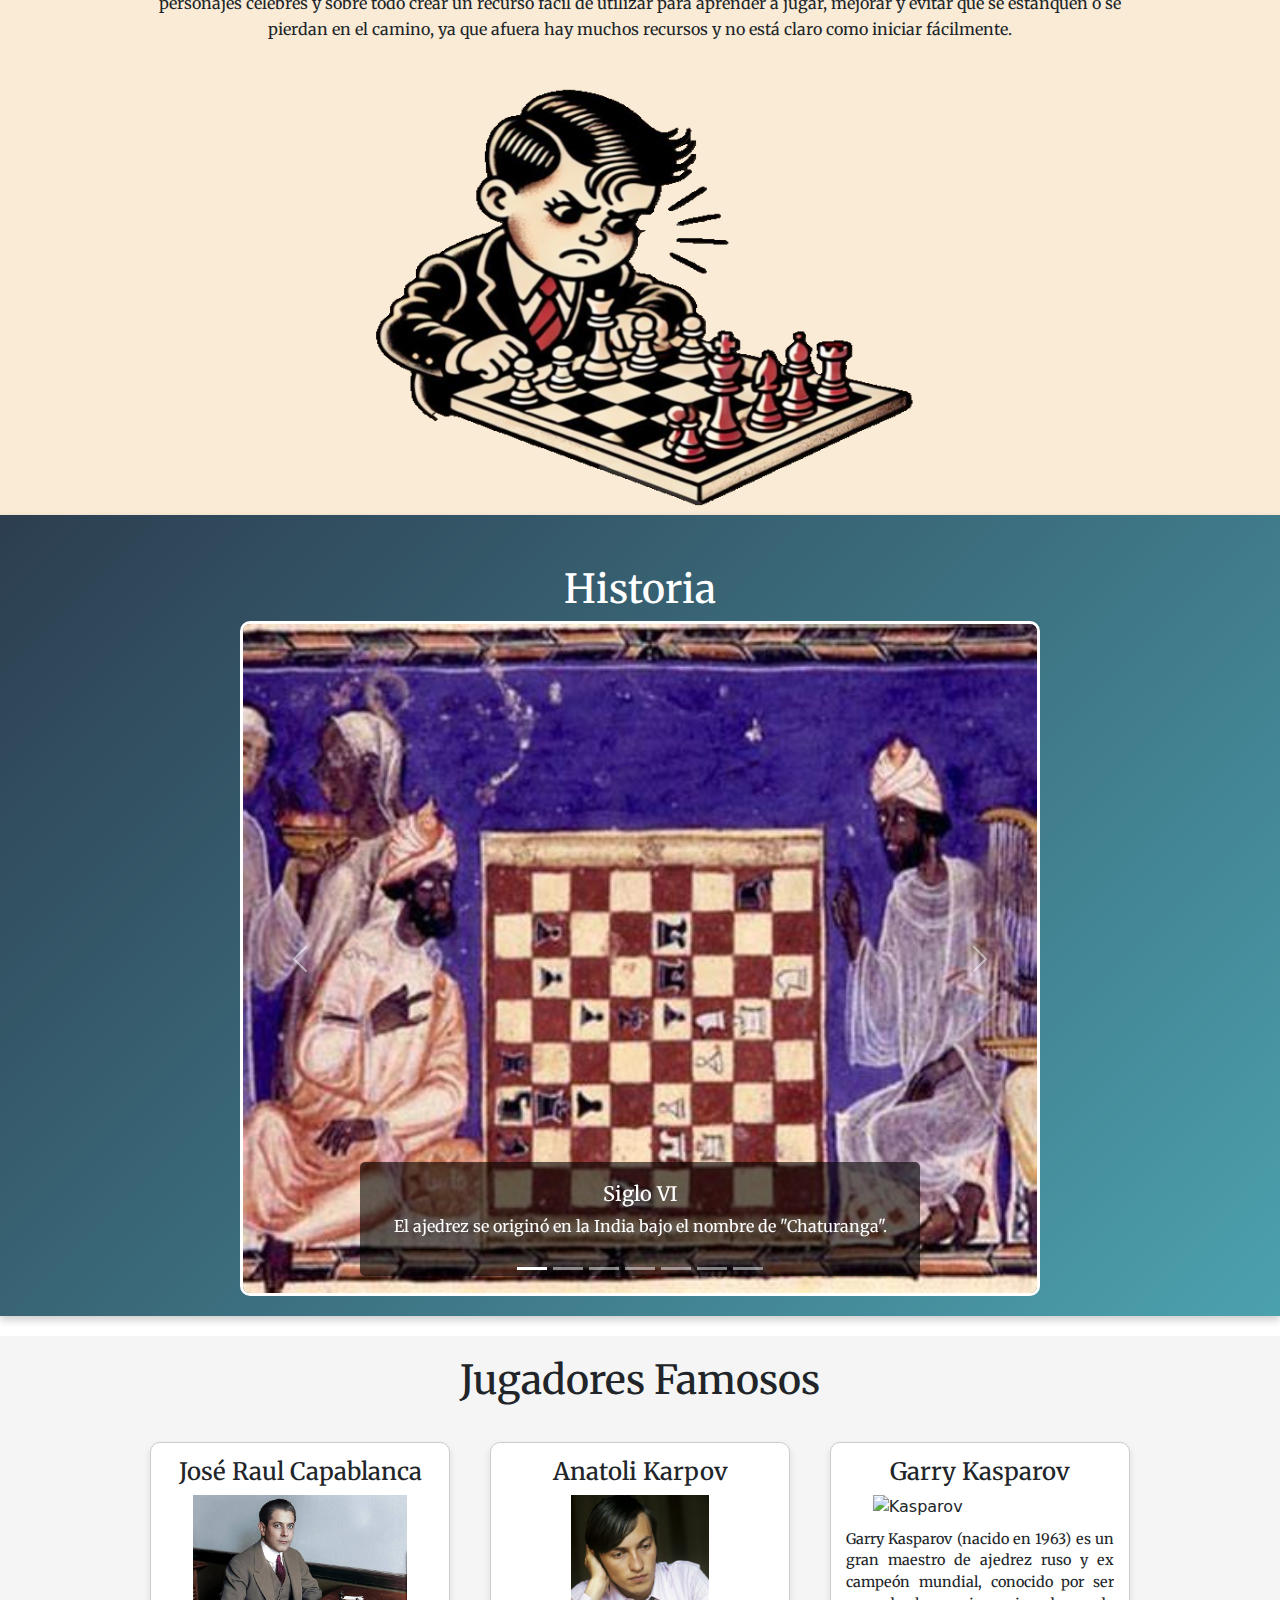
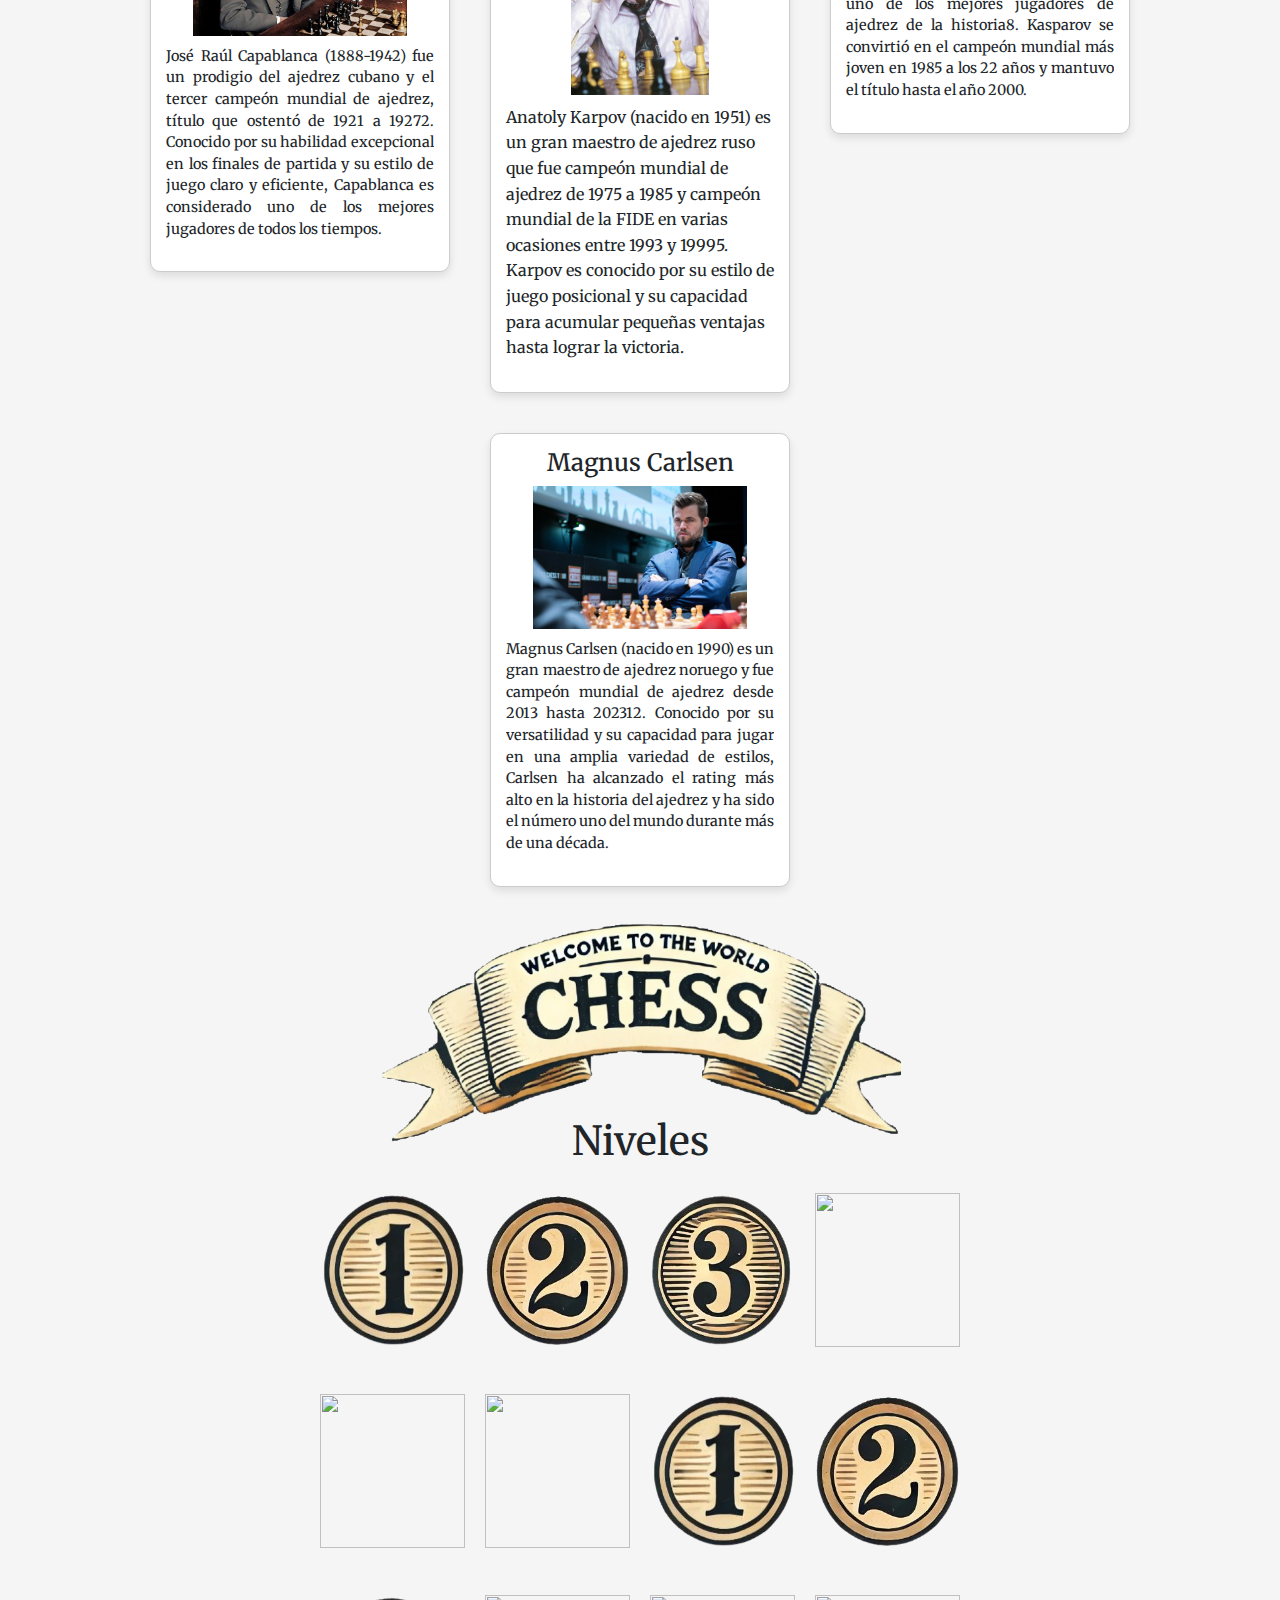
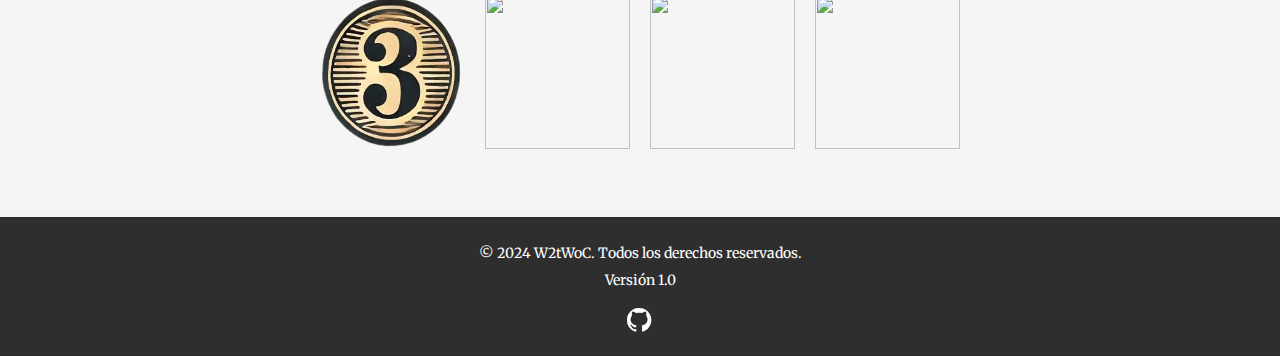
==== commit 498f0bfa: "added: media querry" ====
--- a/index.html
+++ b/index.html
@@ -5,11 +5,6 @@
    <meta charset="UTF-8">
    <meta name="viewport" content="width=device-width, initial-scale=1.0">
    <title>Welcome2theWorldOfChess</title>
-   <!-- <link rel="stylesheet" href="https://unpkg.com/@chrisoakman/chessboardjs@1.0.0/dist/chessboard-1.0.0.min.css" integrity="sha384-q94+BZtLrkL1/ohfjR8c6L+A6qzNH9R2hBLwyoAfu3i/WCvQjzL2RQJ3uNHDISdU" crossorigin="anonymous">
-   <script src="https://code.jquery.com/jquery-3.5.1.min.js" integrity="sha384-ZvpUoO/+PpLXR1lu4jmpXWu80pZlYUAfxl5NsBMWOEPSjUn/6Z/hRTt8+pR6L4N2" crossorigin="anonymous"></script>
-   <script src="https://unpkg.com/@chrisoakman/chessboardjs@1.0.0/dist/chessboard-1.0.0.min.js" integrity="sha384-8Vi8VHwn3vjQ9eUHUxex3JSN/NFqUg3QbPyX8kWyb93+8AC/pPWTzj+nHtbC5bxD" crossorigin="anonymous"></script>
-   <script src="https://cdnjs.cloudflare.com/ajax/libs/chess.js/0.10.2/chess.js" integrity="sha384-s3XgLpvmHyscVpijnseAmye819Ee3yaGa8NxstkJVyA6nuDFjt59u1QvuEl/mecz" crossorigin="anonymous"></script>
-    -->
     <link href="https://fonts.googleapis.com/css2?family=Merriweather:wght@400;700&display=swap" rel="stylesheet">
    <link rel="stylesheet" href="style.css">
    <link href="https://cdn.jsdelivr.net/npm/bootstrap@5.3.3/dist/css/bootstrap.min.css" rel="stylesheet">
@@ -179,20 +174,29 @@
       <header><img src="Images/W2tWoC-liston-centro.png" alt="listón"></header>
       <h1>Niveles</h1>
       <div id="iconos">
-         <img src="Images/icono2.jpg" alt="">
-         <img src="Images/icono2.jpg" alt="">
-         <img src="Images/icono2.jpg" alt="">
-         <img src="Images/icono2.jpg" alt="">
-         <img src="Images/icono2.jpg" alt="">
-         <img src="Images/icono2.jpg" alt="">
-         <img src="Images/icono2.jpg" alt="">
-         <img src="Images/icono2.jpg" alt="">
-         <img src="Images/icono2.jpg" alt="">
-         <img src="Images/icono2.jpg" alt="">
-         <img src="Images/icono2.jpg" alt="">
-         <img src="Images/icono2.jpg" alt="">
-      </div>
-   </section>
+         <a href="tablero.html"><img src="Images/icono1.png" alt=""></a>
+         <a href="tablero.html"><img src="Images/icono2.png" alt=""></a>
+         <a href="tablero.html"><img src="Images/icono3.png" alt=""></a>
+         <a href="tablero.html"><img src="Images/icono4.png" alt=""></a>
+         <a href="tablero.html"><img src="Images/icono5.png" alt=""></a>
+         <a href="tablero.html"><img src="Images/icono6.png" alt=""></a>
+         <a href="tablero.html"><img src="Images/icono1.png" alt=""></a>
+         <a href="tablero.html"><img src="Images/icono2.png" alt=""></a>
+         <a href="tablero.html"><img src="Images/icono3.png" alt=""></a>
+         <a href="tablero.html"><img src="Images/icono4.png" alt=""></a>
+         <a href="tablero.html"><img src="Images/icono5.png" alt=""></a>
+         <a href="tablero.html"><img src="Images/icono6.png" alt=""></a>
+      </div>
+   </section>
+<footer>
+   <div class="footer-content">
+      <p>© 2024 W2tWoC. Todos los derechos reservados.</p>
+      <p>Versión 1.0</p>
+      <a href="https://github.com/teran210c/" target="_blank" class="github-link">
+         <img src="Images/github-icon.png" alt="GitHub" class="footer-icon">
+      </a>
+   </div>
+</footer>
 </body>
 <!-- <script src="./script.js"></script> -->
 </html>--- a/style.css
+++ b/style.css
@@ -191,15 +191,18 @@
     min-height: 75vh;
 }
 
-
 #seccion-jugadores {
     display: flex;
     flex-direction: column;
     align-items: center;
     justify-content: center;
-    justify-content: space-evenly;
-    margin: 20px 20px 20px 20px;
-    height: 100vh;
+    gap: 20px; /* Espacio entre los elementos */
+    padding: 20px; /* Espaciado interno para evitar solapamientos */
+    background-color: #f5f5f5;
+    margin-top: 20px; /* Espaciado externo para separarla de la sección anterior */
+    min-height: auto; /* Ajusta la altura automáticamente */
+    height: auto; /* Elimina restricciones de altura fija */
+    overflow: hidden; /* Asegura que el contenido no se salga */
 }
 
 #jugadores {
@@ -207,14 +210,50 @@
     flex-direction: row;
     flex-wrap: wrap;
     justify-content: center;
+    align-items: flex-start; /* Alineación superior */
+    gap: 20px; /* Espacio entre tarjetas */
+}
+
+#card {
+    display: flex;
+    flex-direction: column;
+    justify-content: space-evenly; 
+    align-items: center;
+    flex: 1 1 calc(100% - 40px); /* Acomoda las tarjetas en pantallas pequeñas */
+    max-width: 300px; /* Tamaño máximo para las tarjetas */
+    margin: 10px; /* Separación entre tarjetas */
+    box-sizing: border-box; /* Incluye padding y border en el tamaño total */
+    border: 1px solid #ccc;
+    border-radius: 10px;
+    padding: 15px;
+    box-shadow: 0 4px 8px rgba(0, 0, 0, 0.1);
+    background-color: #fff;
+    
+}
+
+/* #seccion-jugadores {
+    display: flex;
+    flex-direction: column;
+    align-items: center;
+    justify-content: center;
+    justify-content: space-evenly;
+    height: 100vh;
+    background-color: #f5f5f5;
+}
+
+#jugadores {
+    display: flex;
+    flex-direction: row;
+    flex-wrap: wrap;
+    justify-content: center;
     align-items: center;
     gap: 30px;
-}
-
-#card {
-    display: flex;
-    flex-direction: column;
-    justify-content: space-evenly; /* Distribuye uniformemente imagen y texto */
+} */
+
+/* #card {
+    display: flex;
+    flex-direction: column;
+    justify-content: space-evenly; 
     align-items: center;
     height: 70vh;
     width: 22vw;
@@ -223,7 +262,7 @@
     padding: 15px;
     box-shadow: 0 4px 8px rgba(0, 0, 0, 0.1);
     background-color: #fff;
-}
+} */
 
 #card img {
     height: auto;
@@ -263,27 +302,27 @@
     flex-direction: column;
     align-items: center;
     justify-content: center;
-    padding: 50px 20px 0 20px;
     row-gap: 20px;
     height: 100vh;
-    margin-bottom: 60px;
+    background-color: #f5f5f5;
+    padding-bottom: 40px;
 }
 
 header {
     display: flex;
     justify-content: center;
+    height: 20vh;
+}
+
+header img {
     height: 25vh;
 }
 
-header img {
-    object-fit: contain;
-}
-
 #iconos {
     display: flex;
     flex-wrap: wrap;
     justify-content: center;
-    height: 75vh;
+    height: 65vh;
     width: 50vw;
     row-gap: 20px;
     column-gap: 20px;
@@ -317,4 +356,156 @@
     background-image: url(Images/tablero-bg.webp);
     background-size: cover;
     opacity: 80%;
-}+}
+
+footer {
+    background-color: #2e2e2e; /* Gris oscuro */
+    color: #ffffff;
+    text-align: center;
+    padding: 20px 0;
+    position: relative; /* Por si se quieren anclar elementos internos */
+    bottom: 0;
+    width: 100%;
+}
+
+.footer-content p {
+    margin: 5px 0; /* Espaciado entre los textos */
+    font-size: 14px; /* Texto más pequeño */
+}
+
+.github-link {
+    display: inline-block;
+    margin-top: 10px;
+}
+
+.footer-icon {
+    width: 30px;
+    height: 30px;
+    filter: invert(1); /* Invertir colores para que el ícono se vea bien sobre fondo oscuro */
+    transition: transform 0.3s ease;
+}
+
+.footer-icon:hover {
+    transform: scale(1.1); /* Efecto de zoom al pasar el mouse */
+}
+
+/* General: Estilo para pantallas pequeñas */
+@media (max-width: 768px) {
+    body {
+        font-size: 90%; /* Reduce el tamaño general del texto */
+    }
+
+    nav {
+        display: flex;
+        justify-content: space-between; /* Espacio entre el logo y los botones */
+        align-items: center;
+        height: 80px; /* Altura fija para mantener la consistencia */
+        padding: 0 20px; /* Espaciado interno a los lados */
+        background-color: #ffffff; /* Color de fondo fijo */
+        position: fixed; /* La navbar siempre permanece visible */
+        top: 0; /* Posición en la parte superior */
+        width: 100%; /* Ocupa todo el ancho */
+        z-index: 100; /* Asegura que la navbar esté encima de otros elementos */
+        box-shadow: 0 2px 5px rgba(0, 0, 0, 0.1); /* Sombra para resaltar */
+    }
+    
+    nav img {
+        height: 50px; /* Altura fija del ícono */
+        width: auto; /* Mantén las proporciones */
+    }
+    
+    #nav-buttons {
+        display: flex;
+        align-items: center; /* Centra verticalmente */
+        gap: 15px; /* Espacio fijo entre botones */
+    }
+    
+    #nav-buttons button {
+        padding: 10px 20px; /* Tamaño consistente para los botones */
+        border: 1px solid #ccc; 
+        background-color: #f5f5f5; 
+        color: #333; 
+        border-radius: 8px;
+        cursor: pointer; /* Indica que es interactivo */
+        transition: background-color 0.3s ease;
+    }
+    
+    #nav-buttons button:hover {
+        background-color: #e0e0e0; /* Cambia de color al pasar el mouse */
+    }
+    
+
+    #hero {
+        flex-direction: column; /* Reorganiza el contenido verticalmente */
+        height: auto; /* Permite que la altura se ajuste automáticamente */
+        padding: 20px;
+    }
+
+    #hero-main {
+        margin: 0; /* Elimina los márgenes */
+        text-align: center;
+    }
+
+    #hero-main h1 {
+        font-size: 2rem; /* Reduce el tamaño del texto */
+    }
+
+    #hero-buttons {
+        flex-direction: column; /* Botones apilados */
+        gap: 10px;
+    }
+
+    .form-main {
+        width: 90%; /* Ocupa casi todo el ancho disponible */
+        height: auto; /* Ajusta la altura */
+    }
+
+    #video {
+        height: auto; /* Ajusta la altura */
+        padding: 20px; /* Agrega espacio alrededor */
+        flex-direction: column;
+    }
+
+    .parrafo-video {
+        width: 80%; /* Ajusta el ancho */
+        font-size: 0.9rem; /* Reduce el tamaño del texto */
+    }
+
+    #seccion img {
+        width: 90%; /* Ocupa la mayor parte del ancho */
+        height: auto; /* Mantén la proporción */
+    }
+
+    #jugadores {
+        flex-direction: column; /* Apila las tarjetas verticalmente */
+    }
+
+    #card {
+        width: 90%; /* Ocupa casi todo el ancho disponible */
+    }
+
+    #iconos img {
+        height: 80px;
+        width: 80px;
+    }
+}
+
+/* Estilo específico para pantallas muy pequeñas */
+@media (max-width: 480px) {
+    h1 {
+        font-size: 1.5rem; /* Reduce aún más el tamaño del título */
+    }
+
+    p {
+        font-size: 0.8rem; /* Reduce el tamaño del texto */
+    }
+
+    footer {
+        font-size: 12px; /* Texto más pequeño en el pie de página */
+    }
+
+    .footer-icon {
+        width: 20px;
+        height: 20px; /* Iconos más pequeños */
+    }
+}
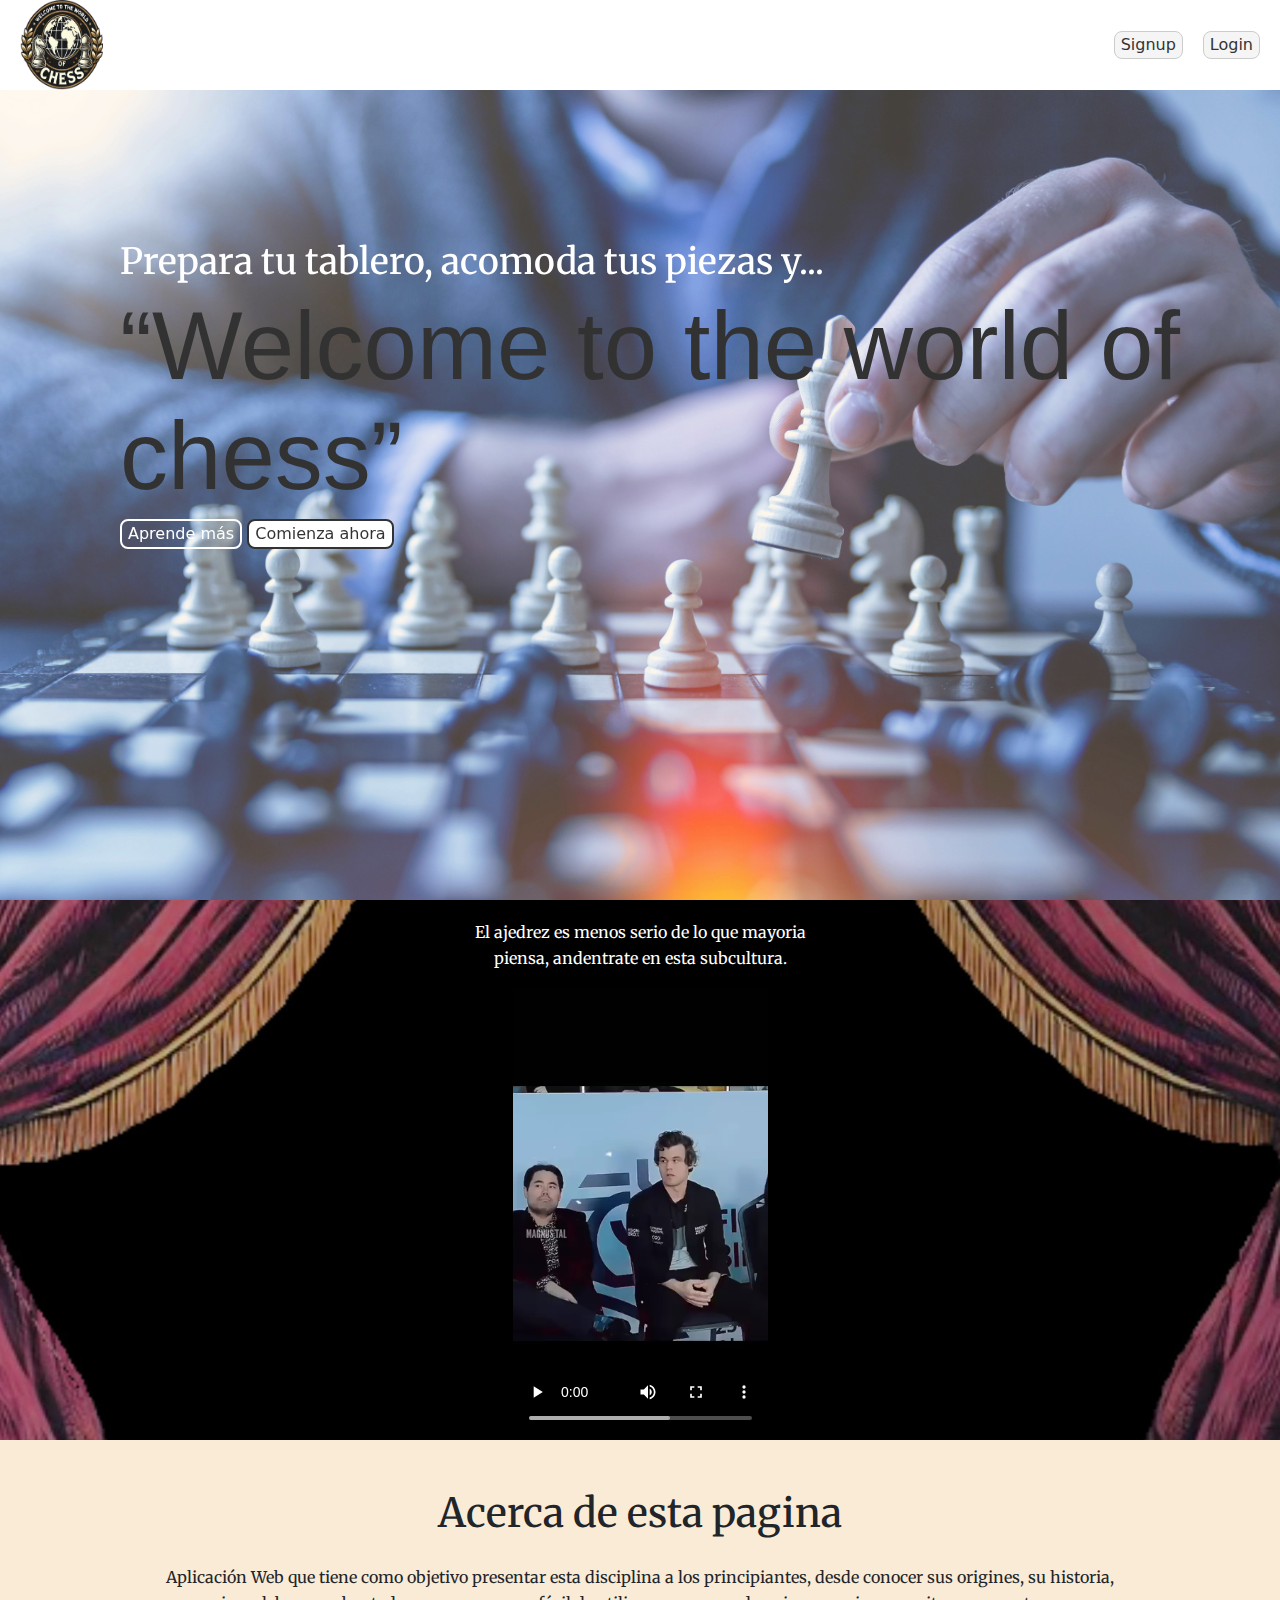
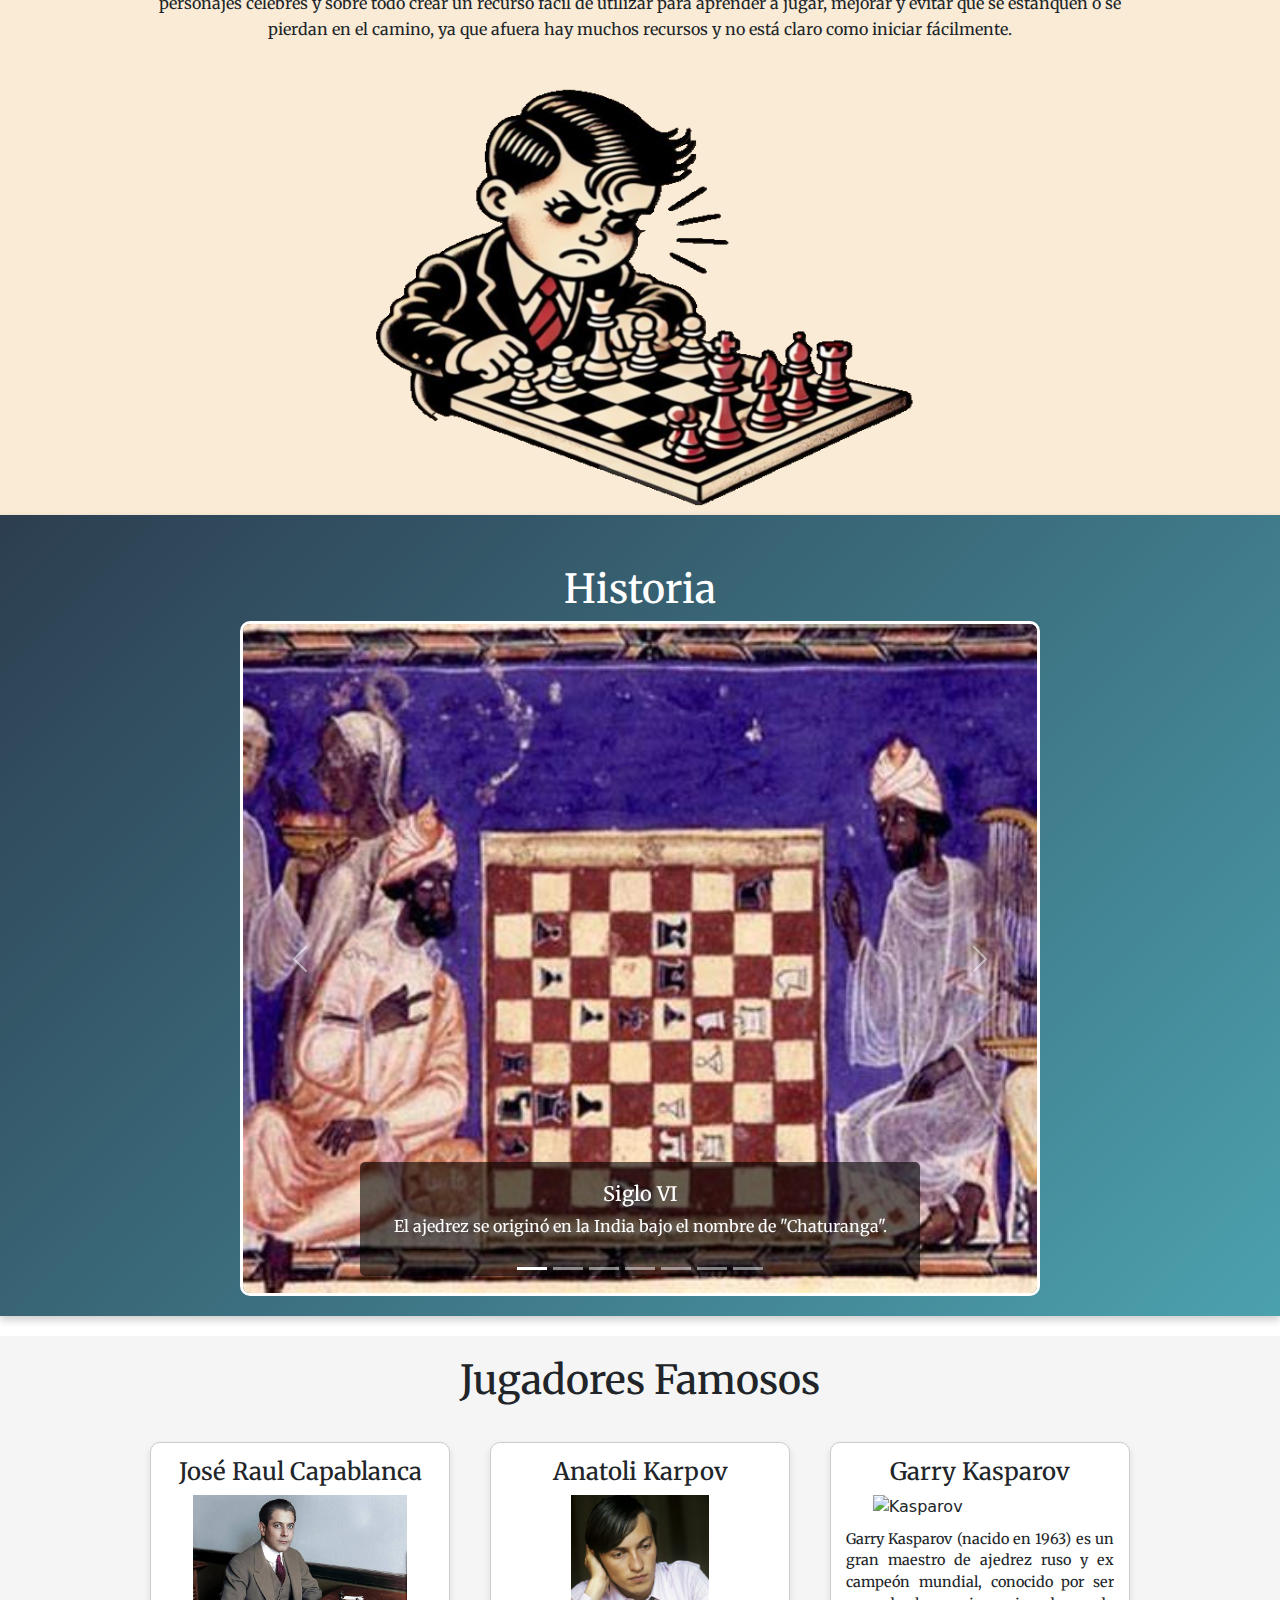
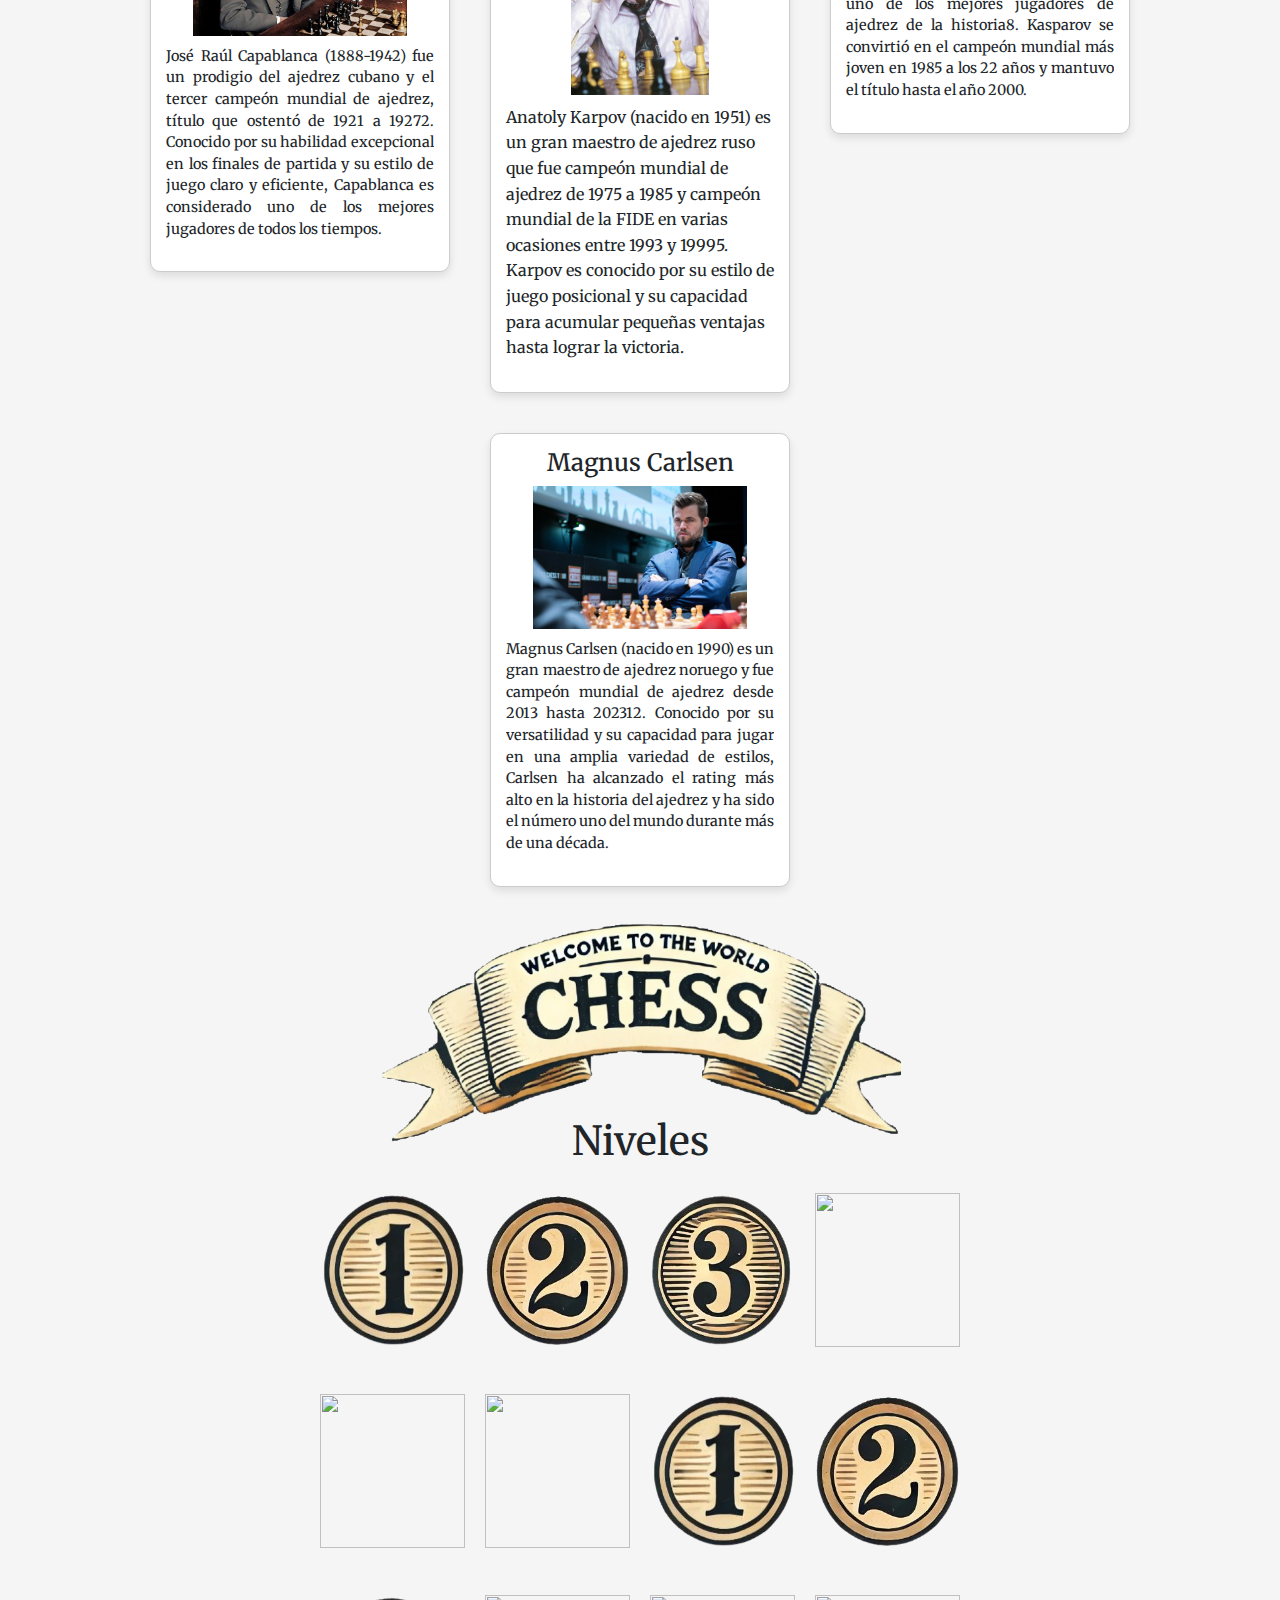
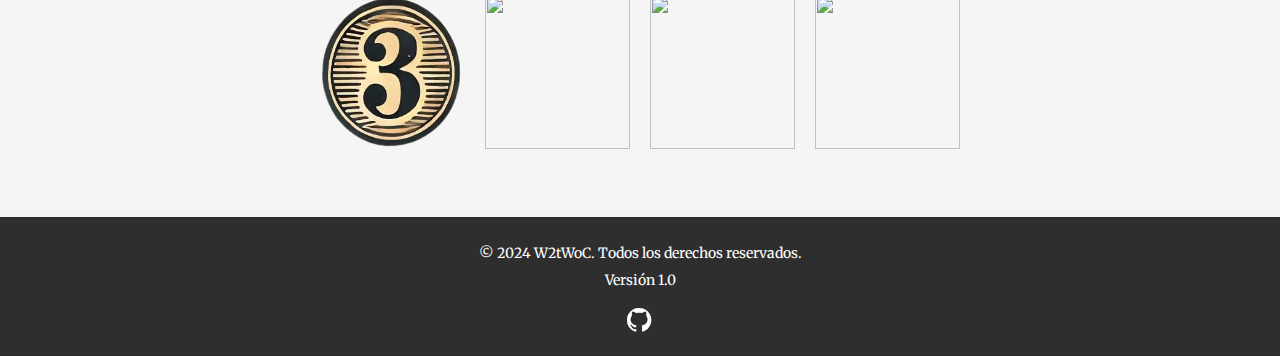
==== commit f3790cf4: "fixed video section" ====
--- a/index.html
+++ b/index.html
@@ -41,7 +41,7 @@
 
    </section>
    <section id="video">
-      <p class="parrafo-video">El ajedrez es menos serio de lo que mayoria piensa, andentrate en esta subcultura</p>
+      <p class="parrafo-video">El ajedrez es menos serio de lo que mayoria piensa, andentrate en esta subcultura.</p>
       <iframe src="/Welcome to the World of Chess ♟️🗿.mp4" frameborder="0"></iframe>
    </section>
    <section id="seccion">
--- a/style.css
+++ b/style.css
@@ -126,6 +126,7 @@
     display: flex;
     justify-content: center;
     align-items: center;
+    flex-direction: column;
     /* align-items: stretch; */
     height: 60vh;
     background-image: url(Images/frame2.JPG);
@@ -138,9 +139,9 @@
 }
 
 .parrafo-video {
+    padding-top: 20px;
     color: #ffffff;
-    width: 15vw;
-    height: fit-content;
+    width: 30vw;
     text-align: center;
 }
 
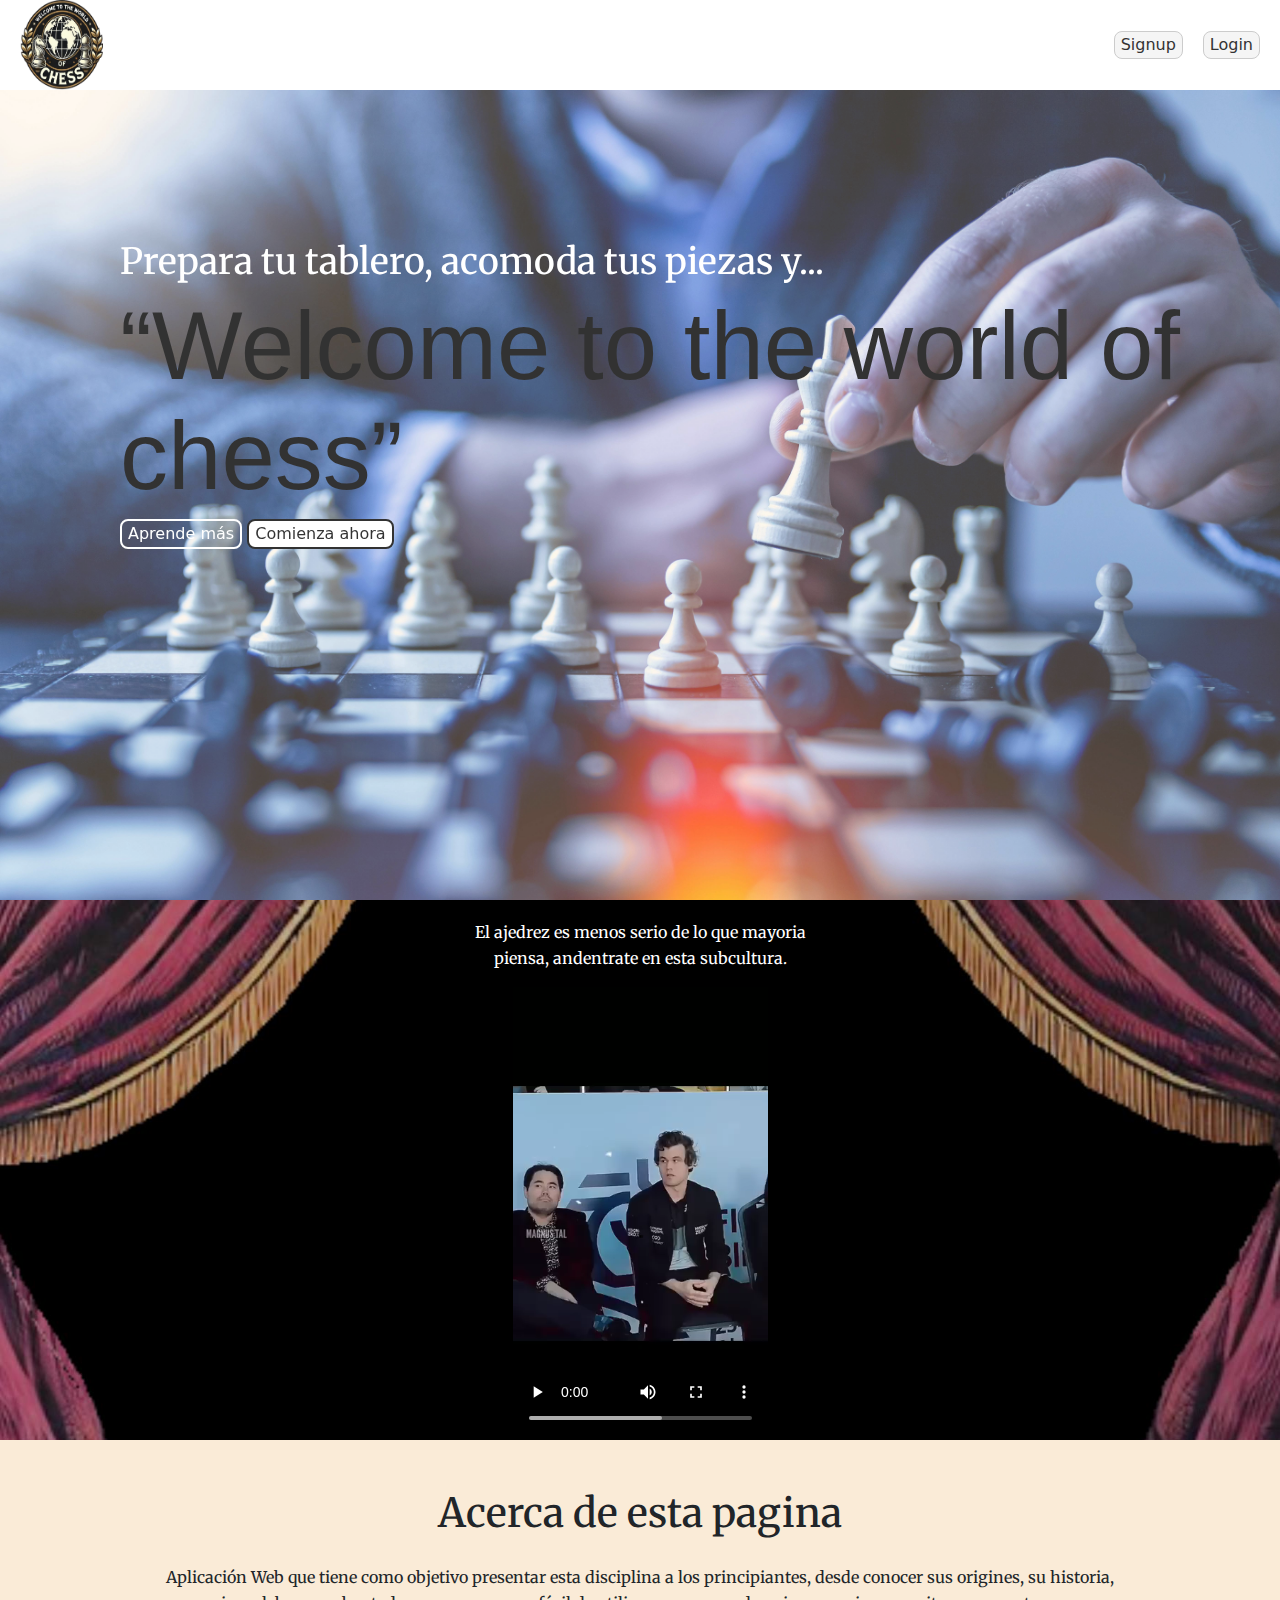
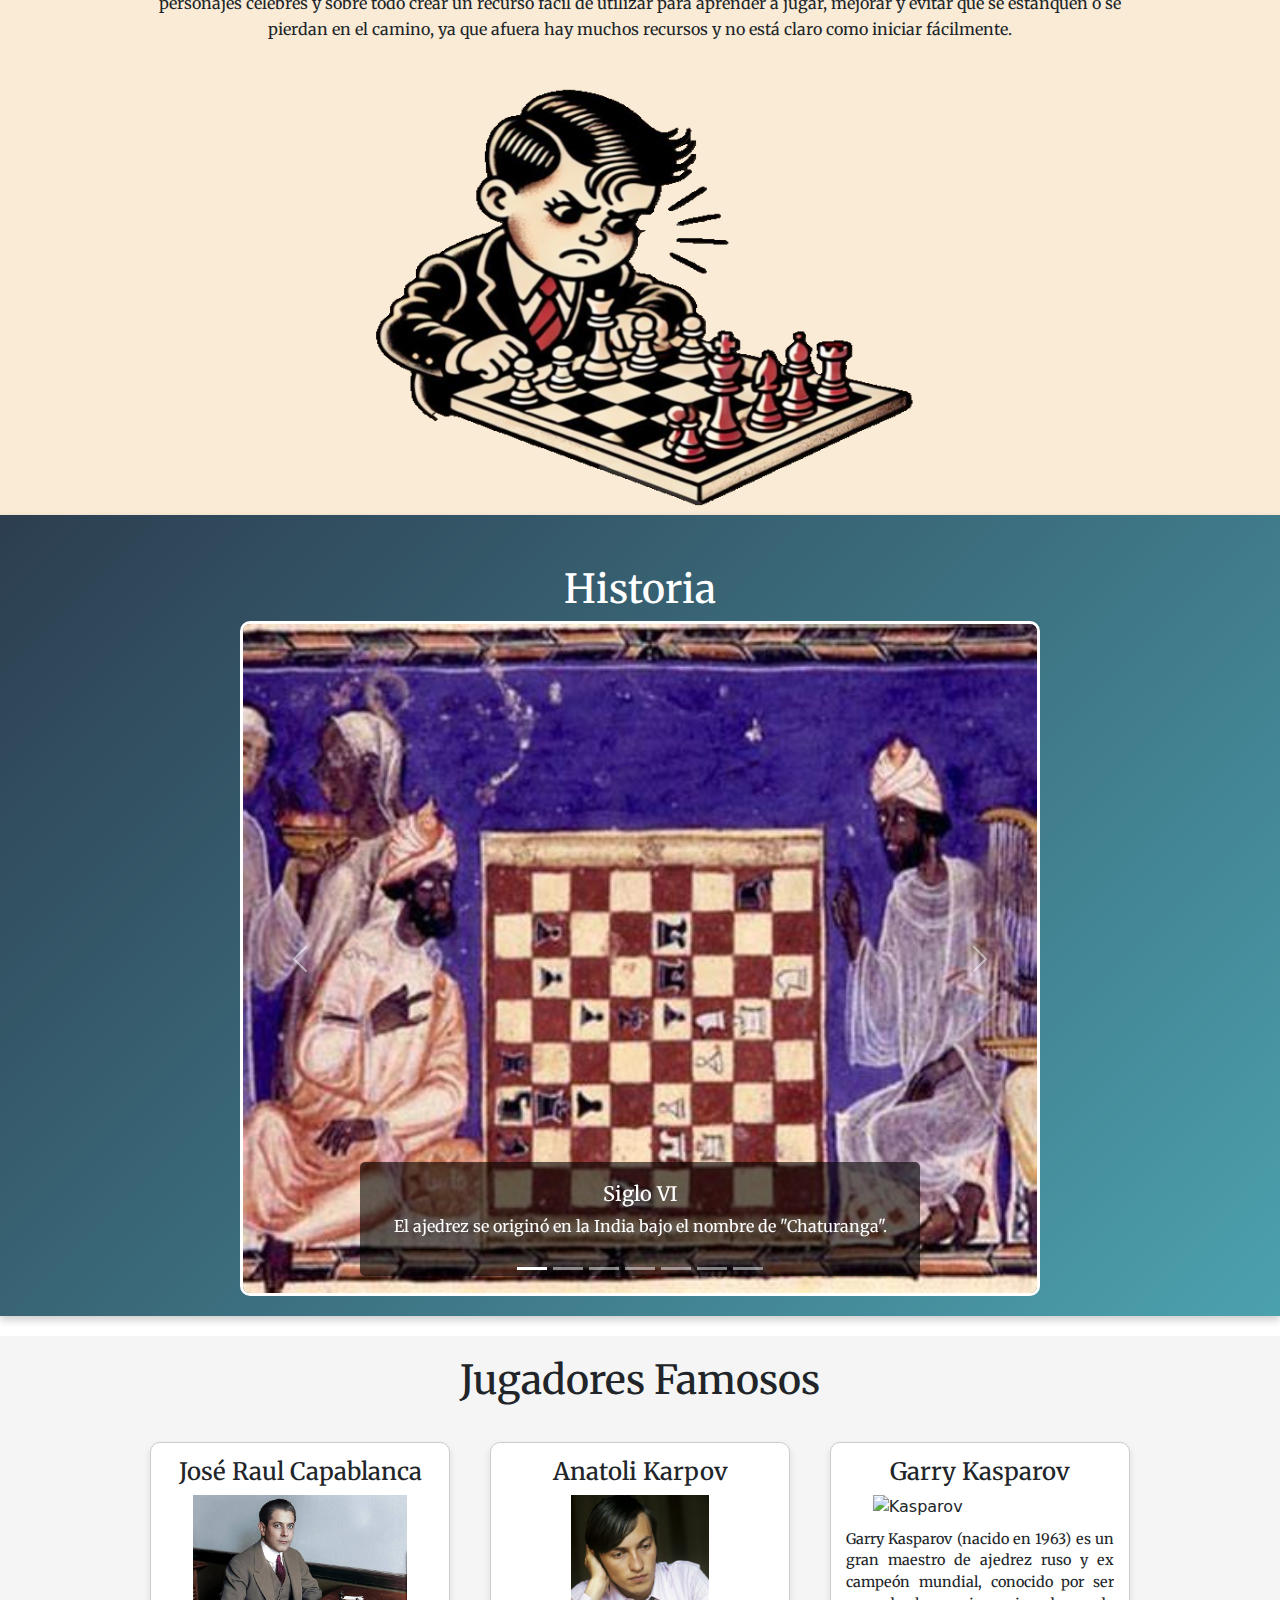
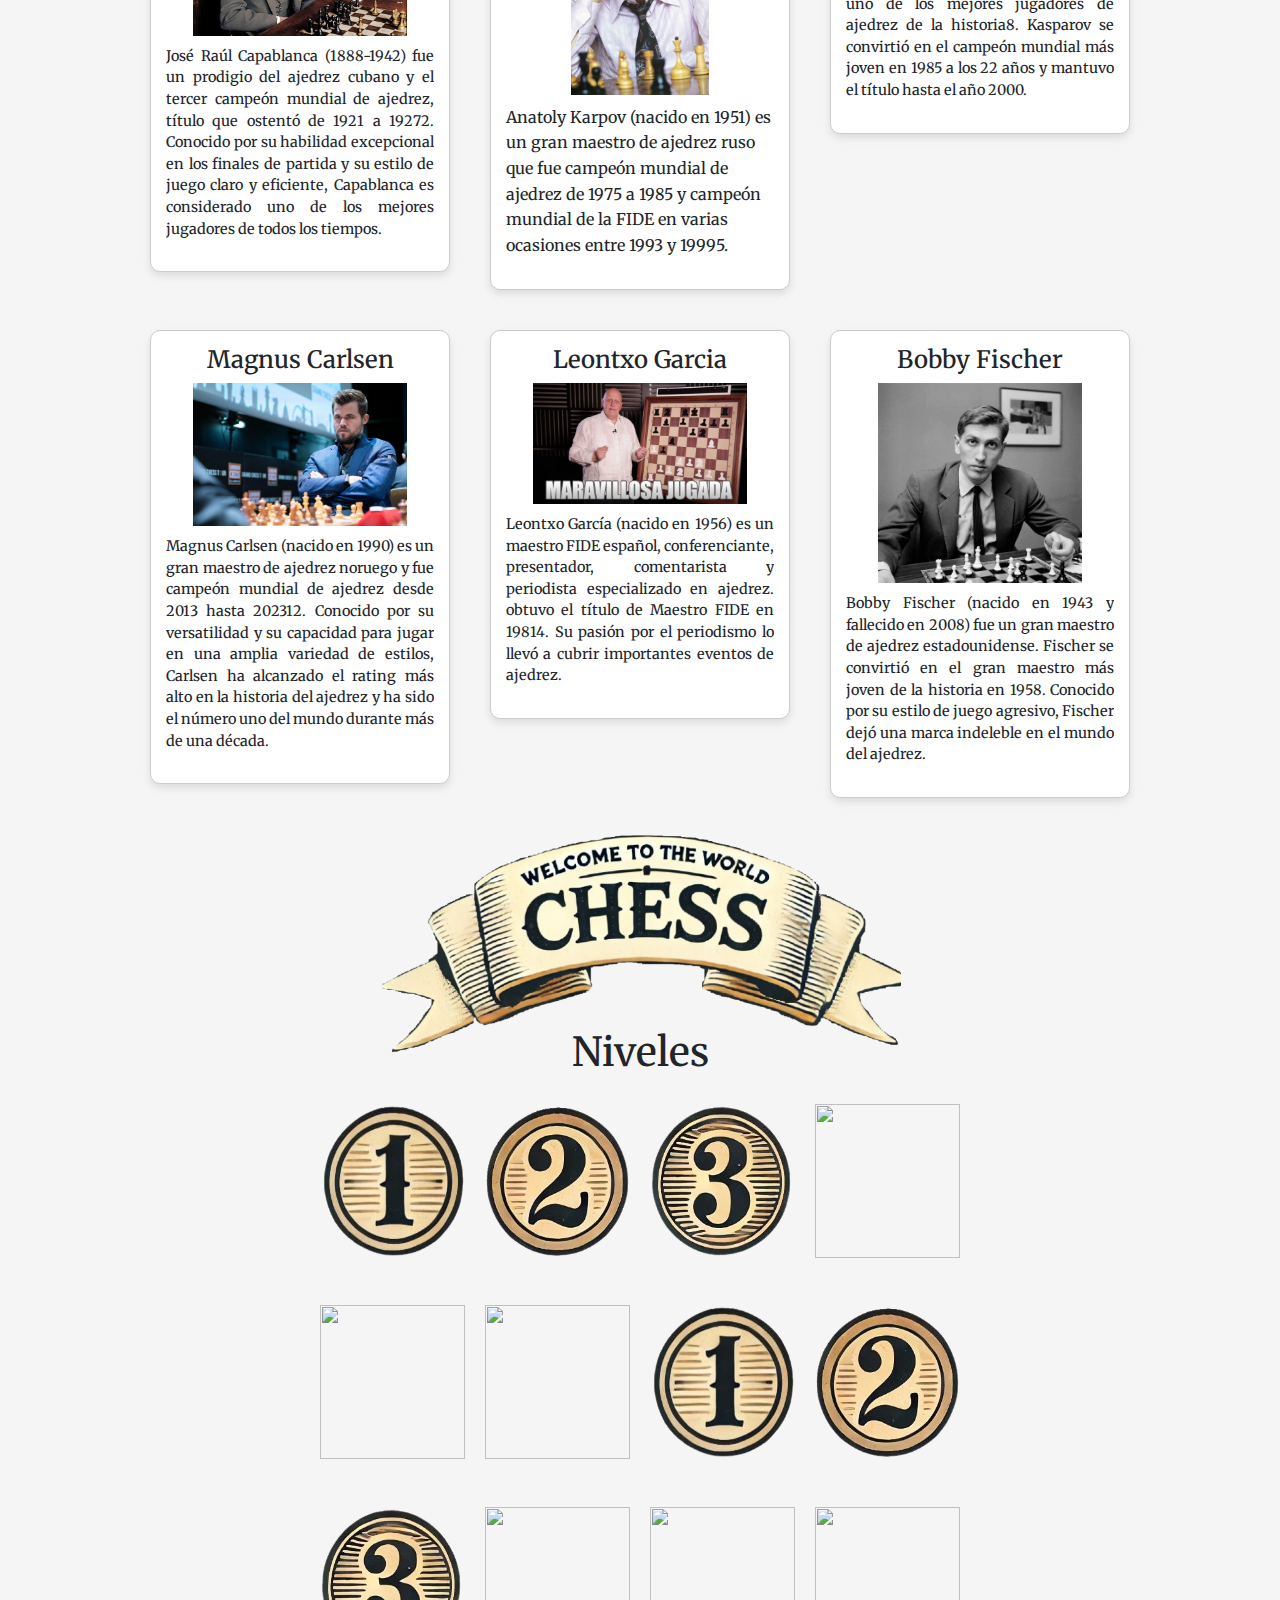
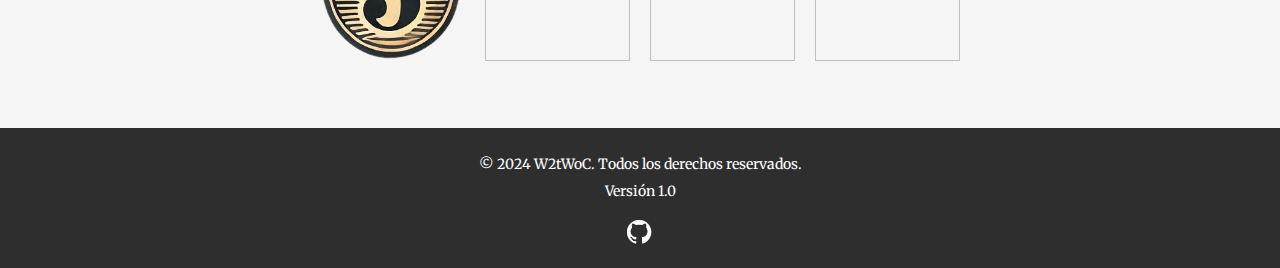
==== commit 73a30c5a: "added: bobby Fisher card" ====
--- a/index.html
+++ b/index.html
@@ -146,8 +146,7 @@
             <img src="Images/anatoliKarpov.jpg" alt="Karpov">
             <p>
                Anatoly Karpov (nacido en 1951) es un gran maestro de ajedrez ruso que fue campeón mundial de ajedrez de 1975 a 1985 
-               y campeón mundial de la FIDE en varias ocasiones entre 1993 y 19995. Karpov es conocido por su estilo de juego posicional 
-               y su capacidad para acumular pequeñas ventajas hasta lograr la victoria.
+               y campeón mundial de la FIDE en varias ocasiones entre 1993 y 19995.
             </p>
          </div>
          <div id="card">
@@ -166,6 +165,23 @@
                Magnus Carlsen (nacido en 1990) es un gran maestro de ajedrez noruego y fue campeón mundial de ajedrez desde 2013 hasta 202312.
                 Conocido por su versatilidad y su capacidad para jugar en una amplia variedad de estilos, Carlsen ha alcanzado el rating más alto 
                 en la historia del ajedrez y ha sido el número uno del mundo durante más de una década.
+            </p>
+         </div>
+         <div id="card">
+            <h1 class="nombre-jugador">Leontxo Garcia</h1>
+            <img src="Images\leontxoGarcia.jpg" alt="Capablanca">
+            <p class="descripcion-jugador">
+               Leontxo García (nacido en 1956) es un maestro FIDE español, conferenciante, presentador, comentarista y periodista especializado en ajedrez.
+               obtuvo el título de Maestro FIDE en 19814. Su pasión por el periodismo lo llevó a cubrir importantes eventos de ajedrez.
+            </p>
+         </div>
+         <div id="card">
+            <h1 class="nombre-jugador">Bobby Fischer</h1>
+            <img class="fisher-image" src="Images/bobbyFisher.jpg" alt="Bobby">
+            <p class="descripcion-jugador">
+               Bobby Fischer (nacido en 1943 y fallecido en 2008) fue un gran maestro de ajedrez estadounidense. 
+               Fischer se convirtió en el gran maestro más joven de la historia en 1958. 
+               Conocido por su estilo de juego agresivo, Fischer dejó una marca indeleble en el mundo del ajedrez.
             </p>
          </div>
       </div>
--- a/style.css
+++ b/style.css
@@ -510,3 +510,7 @@
         height: 20px; /* Iconos más pequeños */
     }
 }
+
+.fisher-image {
+    max-height: 140px;
+}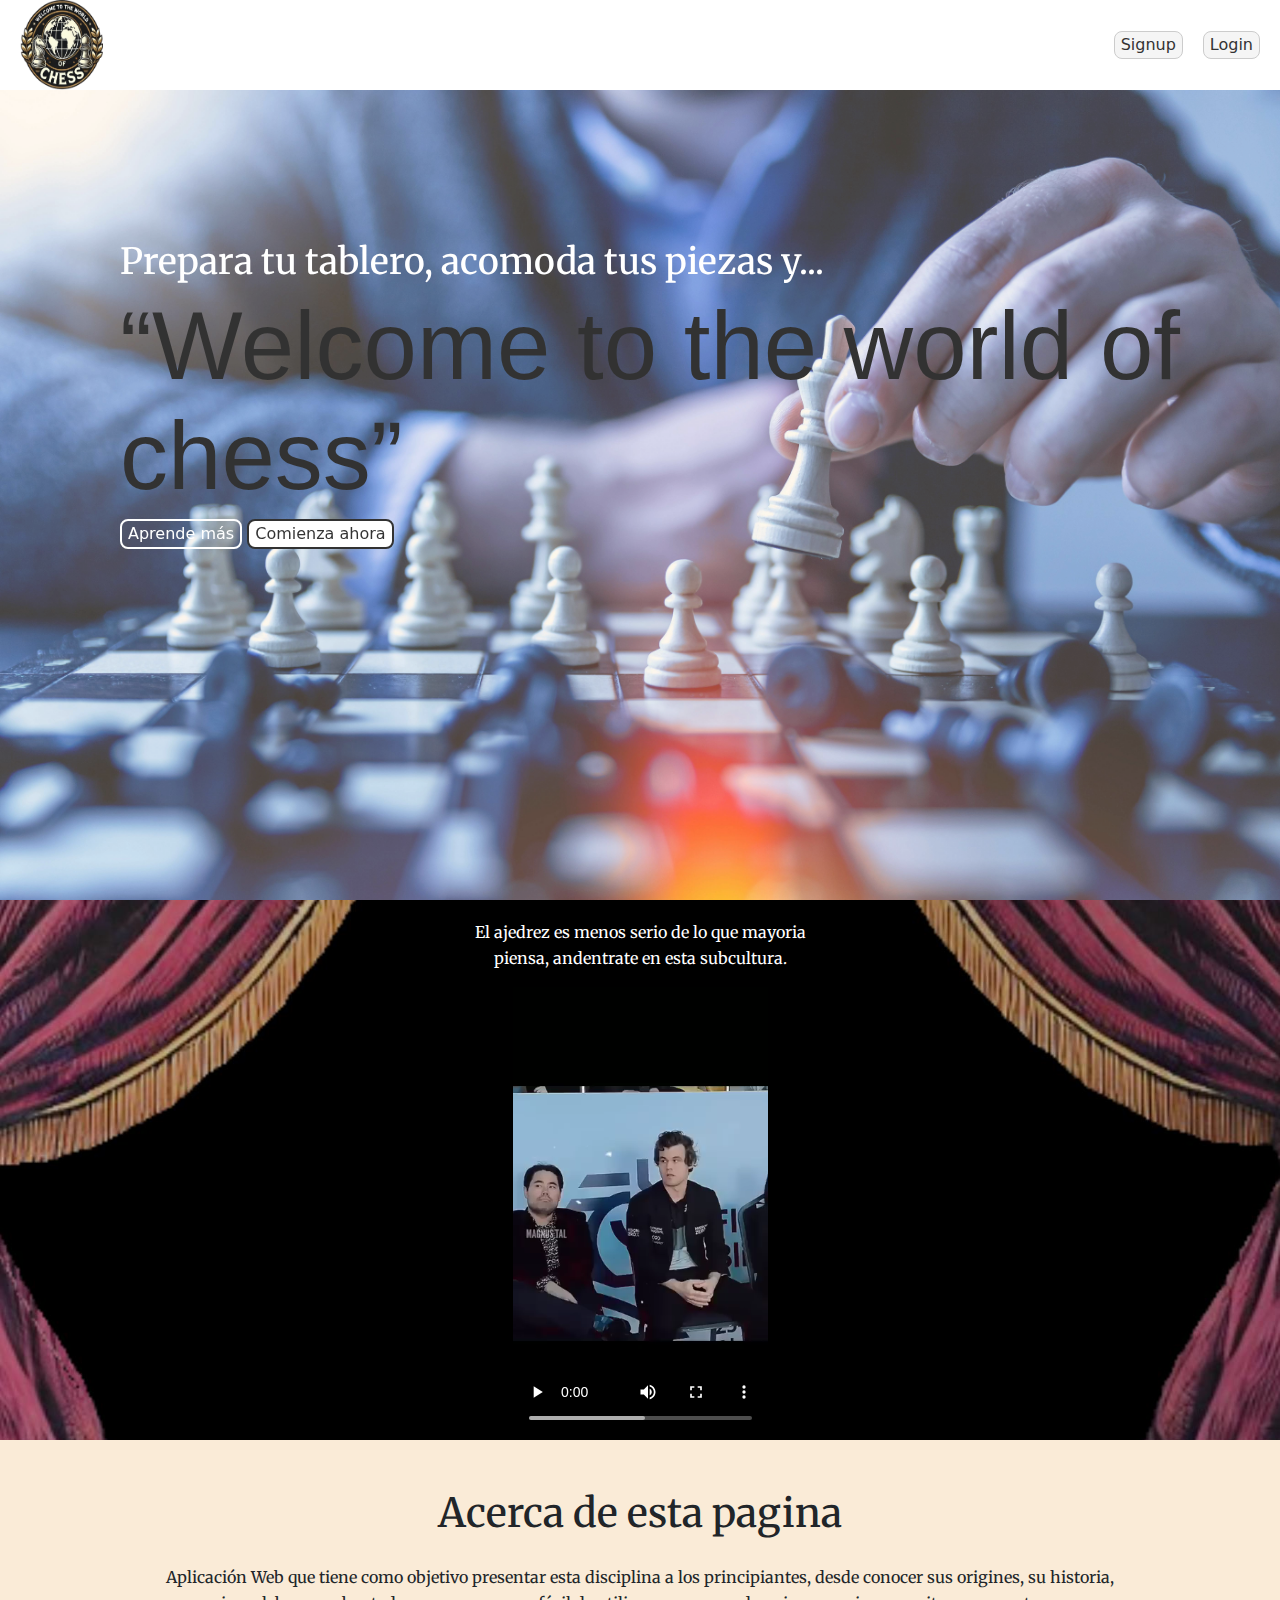
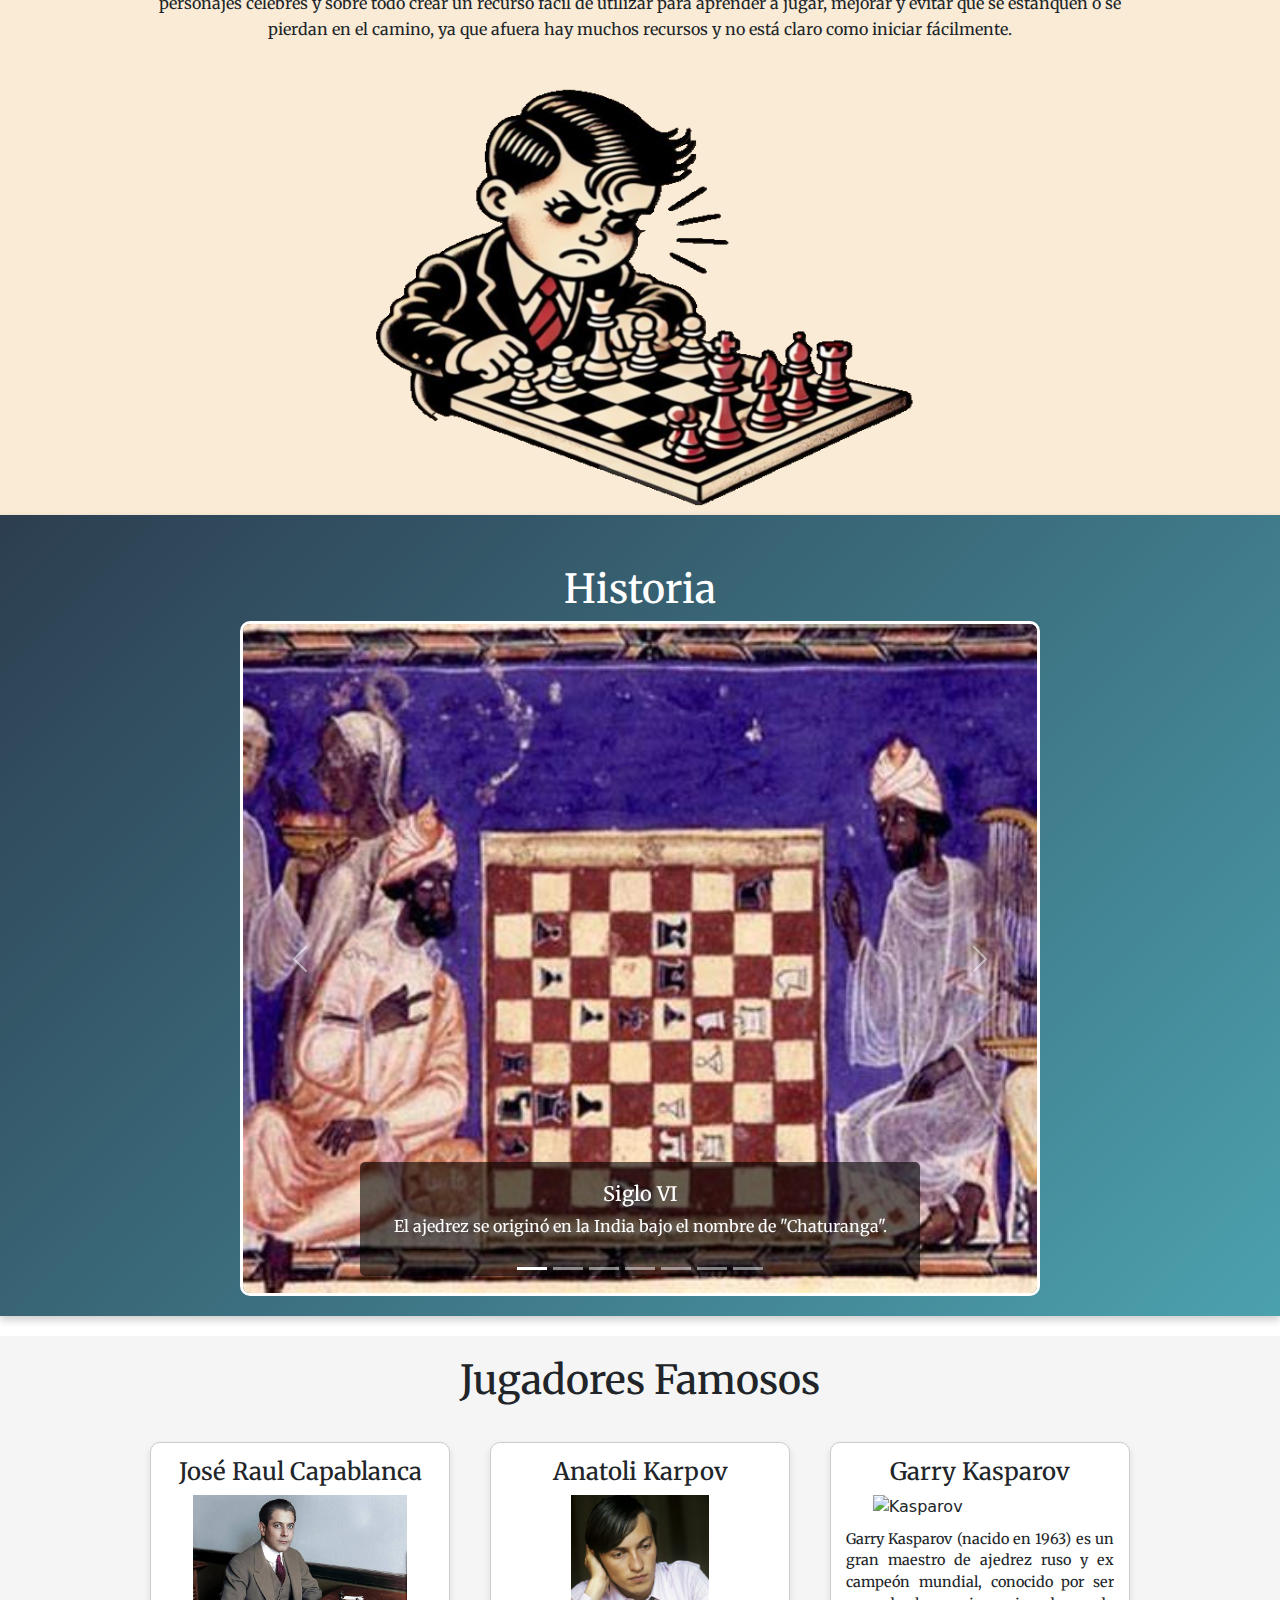
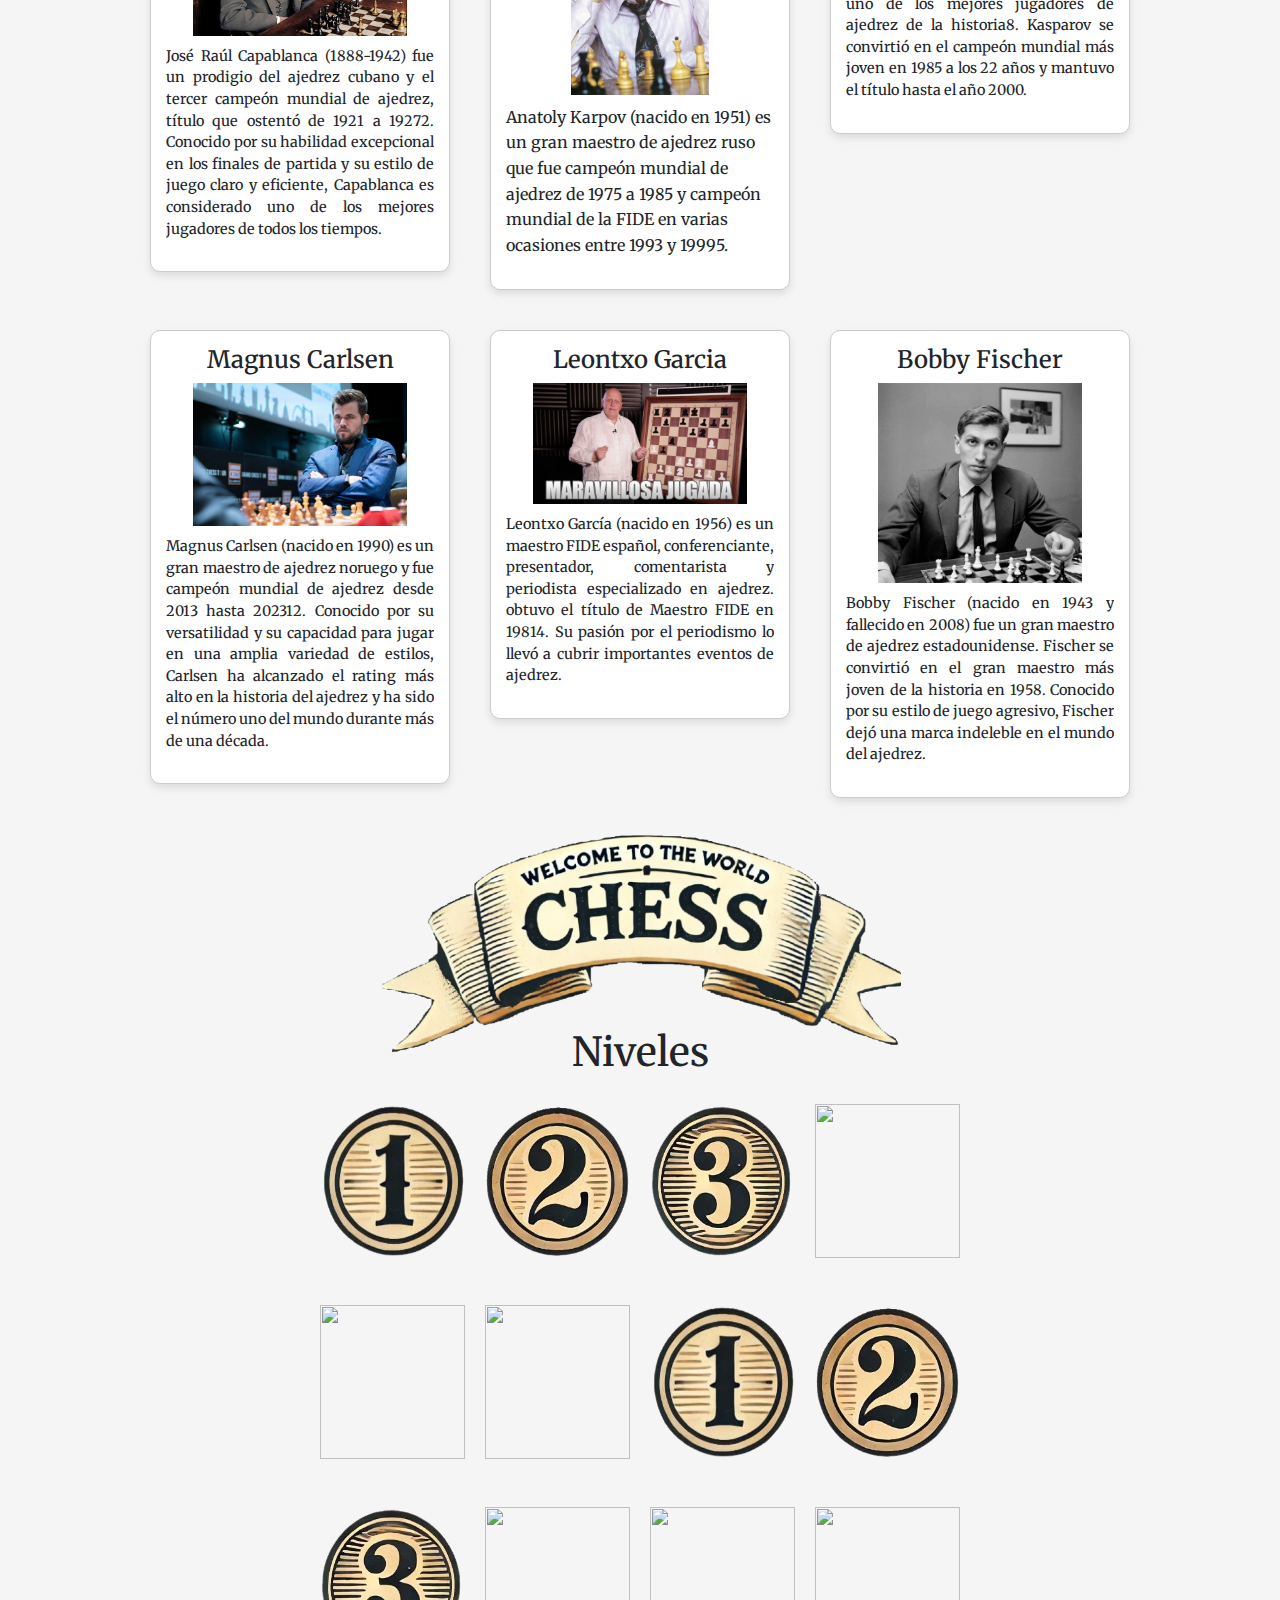
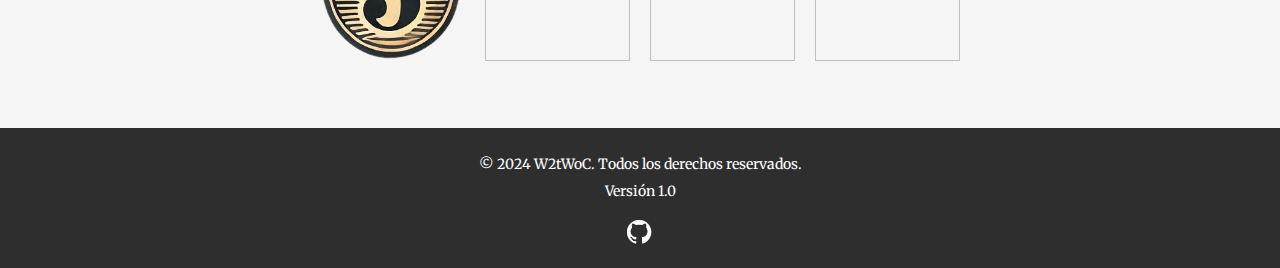
==== commit 7a1becb0: "fixed: images" ====
--- a/index.html
+++ b/index.html
@@ -15,7 +15,7 @@
 
 <body>
    <nav>
-      <img src="/Images/W2twOch-icon.png" alt="logo">
+      <img src="./Images/W2twOch-icon.png" alt="logo">
       <div id="nav-buttons">
          <button id="botonSignup">Signup</button>
             <script> document.getElementById("botonSignup").onclick = function () { 
@@ -42,7 +42,7 @@
    </section>
    <section id="video">
       <p class="parrafo-video">El ajedrez es menos serio de lo que mayoria piensa, andentrate en esta subcultura.</p>
-      <iframe src="/Welcome to the World of Chess ♟️🗿.mp4" frameborder="0"></iframe>
+      <iframe src="./Welcome to the World of Chess ♟️🗿.mp4" frameborder="0"></iframe>
    </section>
    <section id="seccion">
       <h1>Acerca de esta pagina</h1>
@@ -52,7 +52,7 @@
          de utilizar para aprender a jugar, mejorar y evitar que se estanquen o se pierdan en el camino,
          ya que afuera hay muchos recursos y no está claro como iniciar fácilmente.
       </p>
-      <img src="/Images/AjedrezDummies.png" alt="">
+      <img src="./Images/AjedrezDummies.png" alt="">
    </section>
    <section id="historia">
       <h1>Historia</h1>
@@ -69,49 +69,49 @@
          </div>
          <div class="carousel-inner">
            <div class="carousel-item active">
-            <img src="Images/chaturanga.jpg" class="bd-placeholder-img bd-placeholder-img-lg d-block w-100"/>
+            <img src="./Images/chaturanga.jpg" class="bd-placeholder-img bd-placeholder-img-lg d-block w-100"/>
             <div class="carousel-caption d-none d-md-block">
                <h5>Siglo VI</h5>
                <p>El ajedrez se originó en la India bajo el nombre de "Chaturanga".</p>
              </div>
            </div>
            <div class="carousel-item">
-             <img src="Images/Shatranj.jpg" class="bd-placeholder-img bd-placeholder-img-lg d-block w-100"/>
+             <img src="./Images/Shatranj.jpg" class="bd-placeholder-img bd-placeholder-img-lg d-block w-100"/>
              <div class="carousel-caption d-none d-md-block">
                <h5>Siglo VII</h5>
                <p>Se extendió a Persia, donde se conoció como "Shatranj".</p>
              </div>
            </div>
            <div class="carousel-item">
-            <img src="Images/edadMedia.jpg" class="bd-placeholder-img bd-placeholder-img-lg d-block w-100"/>
+            <img src="./Images/edadMedia.jpg" class="bd-placeholder-img bd-placeholder-img-lg d-block w-100"/>
             <div class="carousel-caption d-none d-md-block">
                <h5>Edad Media</h5>
                <p>Llegó a Europa a través de los árabes y se popularizó en España e Italia.</p>
              </div>
            </div>
            <div class="carousel-item">
-            <img src="Images/sigloXV.jpg" class="bd-placeholder-img bd-placeholder-img-lg d-block w-100"/>
+            <img src="./Images/sigloXV.jpg" class="bd-placeholder-img bd-placeholder-img-lg d-block w-100"/>
             <div class="carousel-caption d-none d-md-block">
               <h5>Siglo XV</h5>
               <p>Las reglas modernas del ajedrez comenzaron a tomar forma en España e Italia.</p>
             </div>
           </div>
           <div class="carousel-item">
-            <img src="Images/sigloXIX.jpg" class="bd-placeholder-img bd-placeholder-img-lg d-block w-100"/>
+            <img src="./Images/sigloXIX.jpg" class="bd-placeholder-img bd-placeholder-img-lg d-block w-100"/>
             <div class="carousel-caption d-none d-md-block">
               <h5>Siglo XIX</h5>
               <p>Se establecieron los primeros torneos internacionales.</p>
             </div>
           </div>
           <div class="carousel-item">
-            <img src="Images/FIDE.jpg" class="bd-placeholder-img bd-placeholder-img-lg d-block w-100"/>
+            <img src="./Images/FIDE.jpg" class="bd-placeholder-img bd-placeholder-img-lg d-block w-100"/>
             <div class="carousel-caption d-none d-md-block">
               <h5>Siglo XX</h5>
               <p>El ajedrez se convirtió en un deporte global con la fundación de la FIDE (Federación Internacional de Ajedrez) en 1924.</p>
             </div>
           </div>
           <div class="carousel-item">
-            <img src="Images/deepBlue.png" class="bd-placeholder-img bd-placeholder-img-lg d-block w-100"/>
+            <img src="./Images/deepBlue.png" class="bd-placeholder-img bd-placeholder-img-lg d-block w-100"/>
             <div class="carousel-caption d-none d-md-block">
               <h5>1998</h5>
               <p>Deep Blue, una computadora de IBM, venció al campeón mundial Garry Kasparov.</p>
@@ -134,7 +134,7 @@
       <div id="jugadores">
          <div id="card">
             <h1 class="nombre-jugador">José Raul Capablanca</h1>
-            <img src="Images/joseRaulCapablanca.jpg" alt="Capablanca">
+            <img src="./Images/joseRaulCapablanca.jpg" alt="Capablanca">
             <p class="descripcion-jugador">
                José Raúl Capablanca (1888-1942) fue un prodigio del ajedrez cubano y el tercer campeón mundial de ajedrez, 
                título que ostentó de 1921 a 19272. Conocido por su habilidad excepcional en los finales de partida y su estilo de
@@ -143,7 +143,7 @@
          </div>
          <div id="card">
             <h1 class="nombre-jugador">Anatoli Karpov</h1>
-            <img src="Images/anatoliKarpov.jpg" alt="Karpov">
+            <img src="./Images/anatoliKarpov.jpg" alt="Karpov">
             <p>
                Anatoly Karpov (nacido en 1951) es un gran maestro de ajedrez ruso que fue campeón mundial de ajedrez de 1975 a 1985 
                y campeón mundial de la FIDE en varias ocasiones entre 1993 y 19995.
@@ -151,7 +151,7 @@
          </div>
          <div id="card">
             <h1 class="nombre-jugador">Garry Kasparov</h1>
-            <img src="Images/gariKasparov.webp" alt="Kasparov">
+            <img src="./Images/gariKasparov.webp" alt="Kasparov">
             <p class="descripcion-jugador">
                Garry Kasparov (nacido en 1963) es un gran maestro de ajedrez ruso y ex campeón mundial, conocido por ser uno de los mejores 
                jugadores de ajedrez de la historia8. Kasparov se convirtió en el campeón mundial más joven en 1985 a los 22 años y mantuvo 
@@ -160,7 +160,7 @@
          </div>
          <div id="card">
             <h1 class="nombre-jugador">Magnus Carlsen</h1>
-            <img src="Images/magnusCarlsen.jpeg" alt="Capablanca">
+            <img src="./Images/magnusCarlsen.jpeg" alt="Capablanca">
             <p class="descripcion-jugador">
                Magnus Carlsen (nacido en 1990) es un gran maestro de ajedrez noruego y fue campeón mundial de ajedrez desde 2013 hasta 202312.
                 Conocido por su versatilidad y su capacidad para jugar en una amplia variedad de estilos, Carlsen ha alcanzado el rating más alto 
@@ -169,7 +169,7 @@
          </div>
          <div id="card">
             <h1 class="nombre-jugador">Leontxo Garcia</h1>
-            <img src="Images\leontxoGarcia.jpg" alt="Capablanca">
+            <img src="./Images/leontxoGarcia.jpg" alt="Capablanca">
             <p class="descripcion-jugador">
                Leontxo García (nacido en 1956) es un maestro FIDE español, conferenciante, presentador, comentarista y periodista especializado en ajedrez.
                obtuvo el título de Maestro FIDE en 19814. Su pasión por el periodismo lo llevó a cubrir importantes eventos de ajedrez.
@@ -177,7 +177,7 @@
          </div>
          <div id="card">
             <h1 class="nombre-jugador">Bobby Fischer</h1>
-            <img class="fisher-image" src="Images/bobbyFisher.jpg" alt="Bobby">
+            <img class="fisher-image" src="./Images/bobbyFisher.jpg" alt="Bobby">
             <p class="descripcion-jugador">
                Bobby Fischer (nacido en 1943 y fallecido en 2008) fue un gran maestro de ajedrez estadounidense. 
                Fischer se convirtió en el gran maestro más joven de la historia en 1958. 
@@ -187,21 +187,21 @@
       </div>
    </section>
    <section id="seccion-niveles">
-      <header><img src="Images/W2tWoC-liston-centro.png" alt="listón"></header>
+      <header><img src="./Images/W2tWoC-liston-centro.png" alt="listón"></header>
       <h1>Niveles</h1>
       <div id="iconos">
-         <a href="tablero.html"><img src="Images/icono1.png" alt=""></a>
-         <a href="tablero.html"><img src="Images/icono2.png" alt=""></a>
-         <a href="tablero.html"><img src="Images/icono3.png" alt=""></a>
-         <a href="tablero.html"><img src="Images/icono4.png" alt=""></a>
-         <a href="tablero.html"><img src="Images/icono5.png" alt=""></a>
-         <a href="tablero.html"><img src="Images/icono6.png" alt=""></a>
-         <a href="tablero.html"><img src="Images/icono1.png" alt=""></a>
-         <a href="tablero.html"><img src="Images/icono2.png" alt=""></a>
-         <a href="tablero.html"><img src="Images/icono3.png" alt=""></a>
-         <a href="tablero.html"><img src="Images/icono4.png" alt=""></a>
-         <a href="tablero.html"><img src="Images/icono5.png" alt=""></a>
-         <a href="tablero.html"><img src="Images/icono6.png" alt=""></a>
+         <a href="tablero.html"><img src="./Images/icono1.png" alt=""></a>
+         <a href="tablero.html"><img src="./Images/icono2.png" alt=""></a>
+         <a href="tablero.html"><img src="./Images/icono3.png" alt=""></a>
+         <a href="tablero.html"><img src="./Images/icono4.png" alt=""></a>
+         <a href="tablero.html"><img src="./Images/icono5.png" alt=""></a>
+         <a href="tablero.html"><img src="./Images/icono6.png" alt=""></a>
+         <a href="tablero.html"><img src="./Images/icono1.png" alt=""></a>
+         <a href="tablero.html"><img src="./Images/icono2.png" alt=""></a>
+         <a href="tablero.html"><img src="./Images/icono3.png" alt=""></a>
+         <a href="tablero.html"><img src="./Images/icono4.png" alt=""></a>
+         <a href="tablero.html"><img src="./Images/icono5.png" alt=""></a>
+         <a href="tablero.html"><img src="./Images/icono6.png" alt=""></a>
       </div>
    </section>
 <footer>
